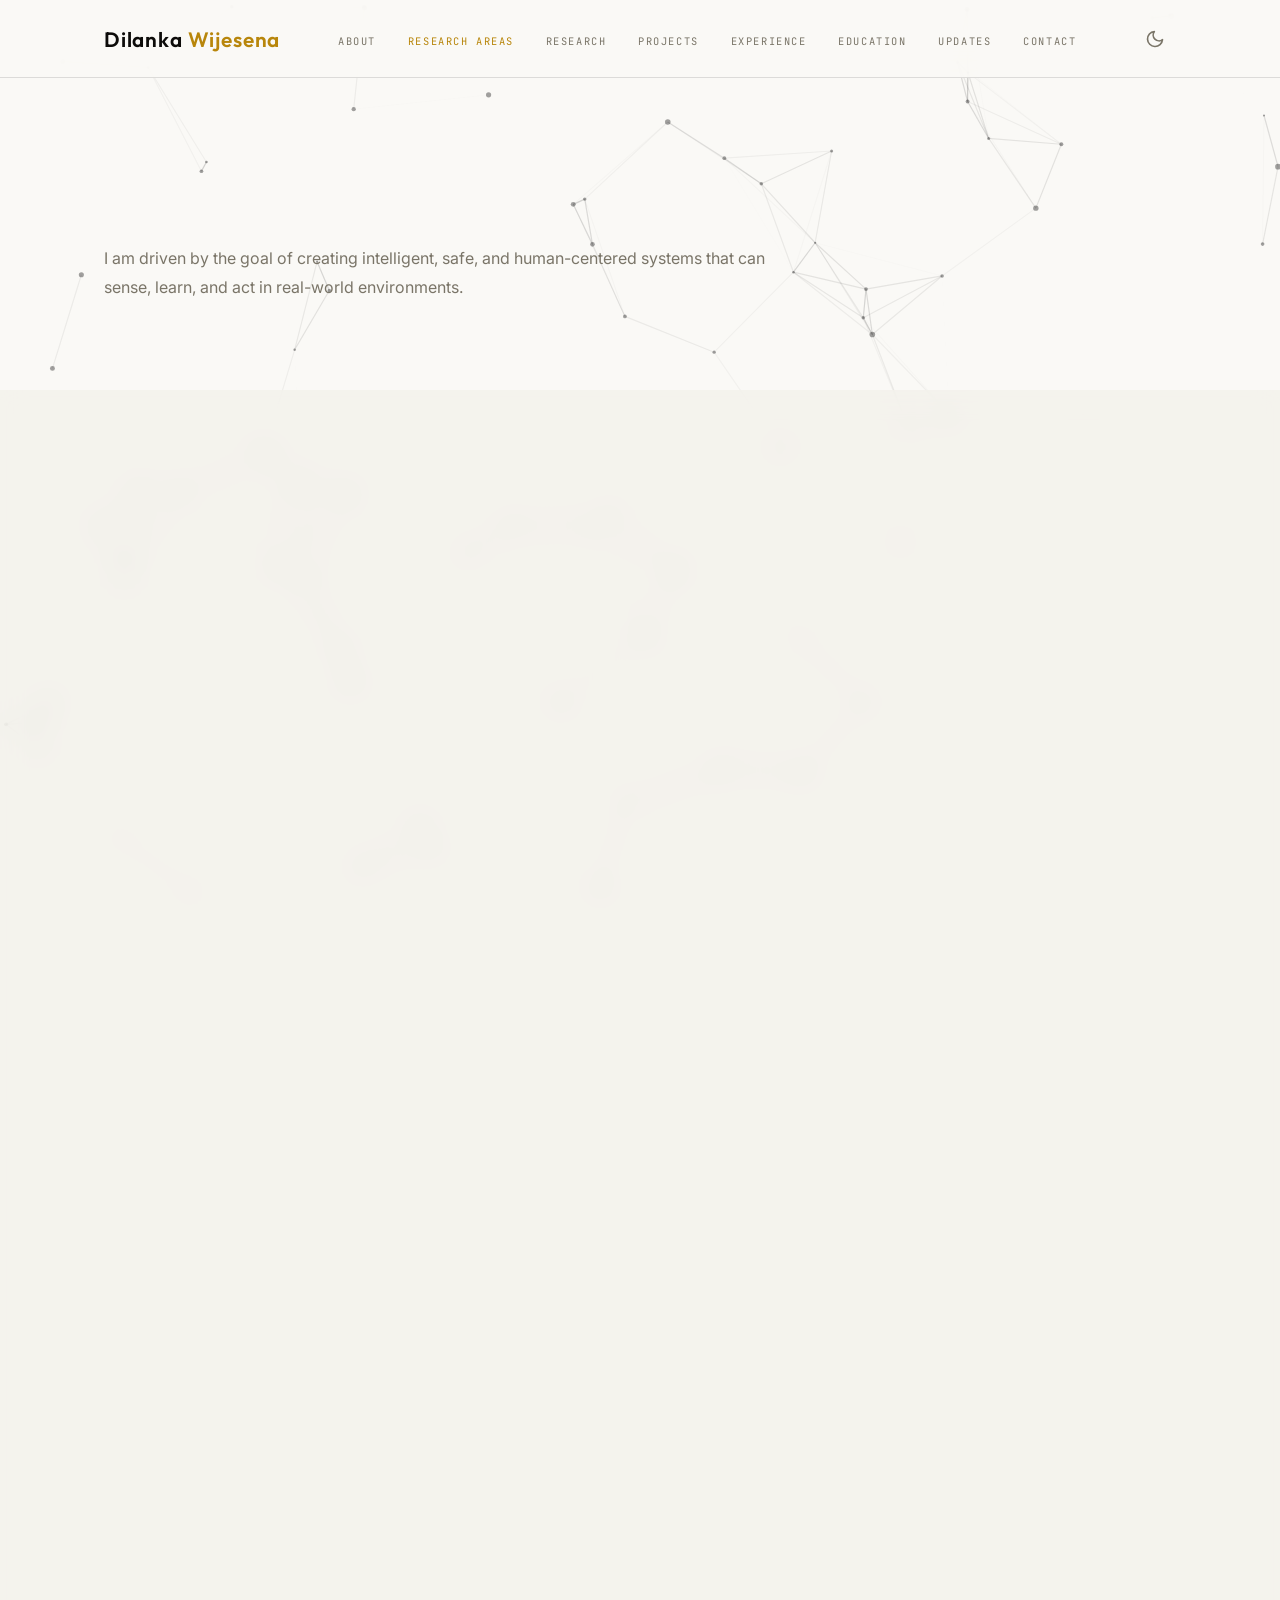
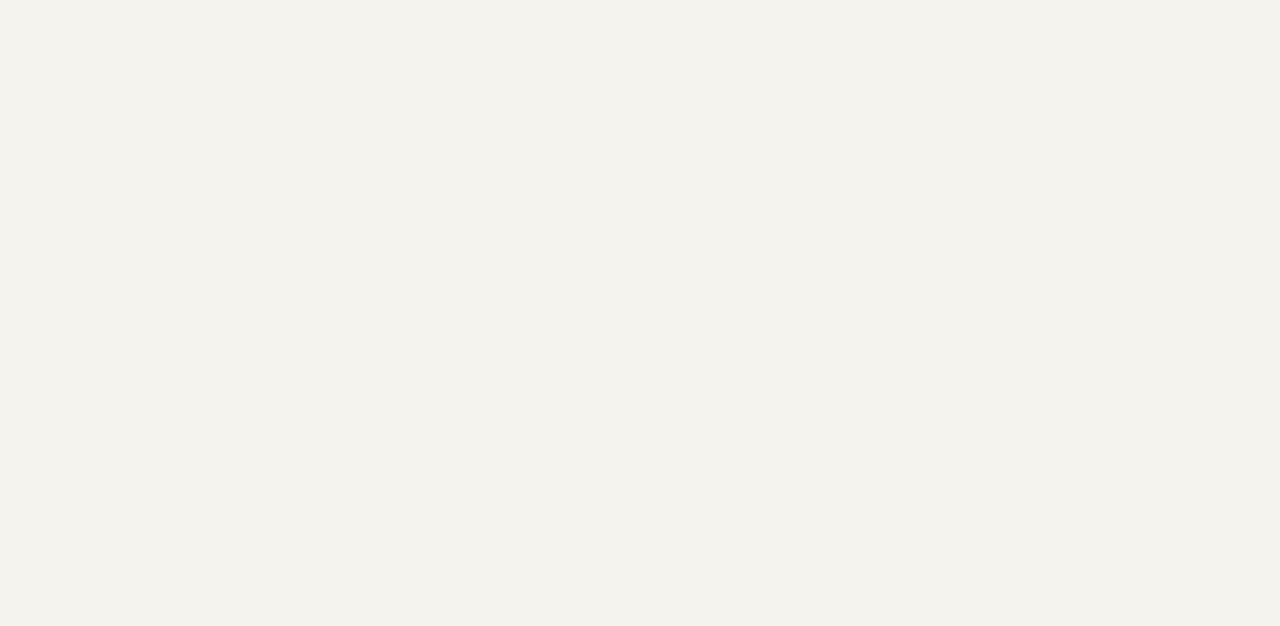
==== research-areas.html @ c84b7928 "Update navigation to link to new research areas page and remove old section" ====
<!DOCTYPE html>
<html lang="en">
<head>
  <meta charset="UTF-8">
  <meta name="viewport" content="width=device-width, initial-scale=1.0">
  <title>Research Areas | Dilanka Wijesena</title>
  <link rel="preconnect" href="https://fonts.googleapis.com">
  <link rel="preconnect" href="https://fonts.gstatic.com" crossorigin>
  <link href="https://fonts.googleapis.com/css2?family=Inter:wght@300;400;500;600&family=JetBrains+Mono:wght@400;700&family=Outfit:wght@300;400;600;700&display=swap" rel="stylesheet">
  <link href="styles.css" rel="stylesheet">
</head>
<body>
  <canvas id="bg-canvas"></canvas>

  <nav>
    <div class="container nav-inner">
      <a href="index.html" class="nav-logo">Dilanka <span>Wijesena</span></a>
      <ul class="nav-links">
        <li><a href="index.html#about">About</a></li>
        <li><a href="research-areas.html" style="color: var(--gold);">Research Areas</a></li>
        <li><a href="index.html#publications">Research</a></li>
        <li><a href="index.html#projects">Projects</a></li>
        <li><a href="index.html#experience">Experience</a></li>
        <li><a href="index.html#education">Education</a></li>
        <li><a href="updates.html">Updates</a></li>
        <li><a href="index.html#contact">Contact</a></li>
      </ul>
      <button id="theme-toggle" class="theme-btn" aria-label="Toggle Dark Mode">
        <svg class="sun-icon" width="20" height="20" viewBox="0 0 24 24" fill="none" stroke="currentColor" stroke-width="2" stroke-linecap="round" stroke-linejoin="round">
          <circle cx="12" cy="12" r="5"></circle>
          <line x1="12" y1="1" x2="12" y2="3"></line>
          <line x1="12" y1="21" x2="12" y2="23"></line>
          <line x1="4.22" y1="4.22" x2="5.64" y2="5.64"></line>
          <line x1="18.36" y1="18.36" x2="19.78" y2="19.78"></line>
          <line x1="1" y1="12" x2="3" y2="12"></line>
          <line x1="21" y1="12" x2="23" y2="12"></line>
          <line x1="4.22" y1="19.78" x2="5.64" y2="18.36"></line>
          <line x1="18.36" y1="5.64" x2="19.78" y2="4.22"></line>
        </svg>
        <svg class="moon-icon" width="20" height="20" viewBox="0 0 24 24" fill="none" stroke="currentColor" stroke-width="2" stroke-linecap="round" stroke-linejoin="round">
          <path d="M21 12.79A9 9 0 1 1 11.21 3 7 7 0 0 0 21 12.79z"></path>
        </svg>
      </button>
    </div>
  </nav>

  <section class="page-hero" style="padding-top: 8rem;">
    <div class="container">
      <div class="s-label reveal">Research Focus</div>
      <h1 class="s-title reveal">My <em>Research Areas</em></h1>
      <p class="hero-desc reveal" style="margin-bottom: 0; max-width: 700px;">
        I am driven by the goal of creating intelligent, safe, and human-centered systems that can sense, learn, and act in real-world environments.
      </p>
    </div>
  </section>

  <section>
    <div class="container">
      <div class="research-hero reveal">
        <div class="research-hero-copy">
          <p class="research-hero-text">
            My research connects AI, robotics, embedded systems, automation, and smart technologies to solve practical problems across industry, healthcare, and agriculture.
          </p>
          <div class="research-hero-badges">
            <span>AI &amp; ML</span>
            <span>Autonomous Systems</span>
            <span>Smart Technologies</span>
          </div>
        </div>
        <div class="research-hero-visual">
          <img src="assets/proj5.png" alt="Research concept illustration">
        </div>
      </div>

      <div class="research-grid">
        <article class="research-card reveal" style="--card-image: url('assets/proj1.png'); --accent: rgba(26,58,92,0.9);">
          <div class="research-card-content">
            <span class="research-icon">🤖</span>
            <h3>Artificial Intelligence (AI)</h3>
            <p>Designing intelligent systems that reason, adapt, and support real-world decision-making.</p>
          </div>
        </article>

        <article class="research-card reveal reveal-delay-1" style="--card-image: url('assets/proj2.png'); --accent: rgba(184,134,11,0.9);">
          <div class="research-card-content">
            <span class="research-icon">📈</span>
            <h3>Machine Learning (ML)</h3>
            <p>Applying predictive and adaptive models for analytics, automation, and intelligent control.</p>
          </div>
        </article>

        <article class="research-card reveal reveal-delay-2" style="--card-image: url('assets/proj3.png'); --accent: rgba(48,96,81,0.9);">
          <div class="research-card-content">
            <span class="research-icon">🦾</span>
            <h3>Robotics &amp; Autonomous Systems</h3>
            <p>Building autonomous platforms for sensing, navigation, and intelligent interaction.</p>
          </div>
        </article>

        <article class="research-card reveal" style="--card-image: url('assets/proj4.png'); --accent: rgba(102,36,131,0.9);">
          <div class="research-card-content">
            <span class="research-icon">⚙️</span>
            <h3>Embedded Systems</h3>
            <p>Developing efficient hardware-software solutions for embedded intelligence and control.</p>
          </div>
        </article>

        <article class="research-card reveal reveal-delay-1" style="--card-image: url('assets/proj6.png'); --accent: rgba(17,95,112,0.9);">
          <div class="research-card-content">
            <span class="research-icon">🌐</span>
            <h3>Internet of Things (IoT)</h3>
            <p>Connecting devices and sensors to enable smart monitoring and analytics across applications.</p>
          </div>
        </article>

        <article class="research-card reveal reveal-delay-2" style="--card-image: url('assets/proj7.png'); --accent: rgba(135,44,44,0.9);">
          <div class="research-card-content">
            <span class="research-icon">🔧</span>
            <h3>Mechatronics</h3>
            <p>Integrating mechanics, electronics, and intelligent control for advanced systems.</p>
          </div>
        </article>

        <article class="research-card reveal" style="--card-image: url('assets/proj1.png'); --accent: rgba(47,79,79,0.9);">
          <div class="research-card-content">
            <span class="research-icon">🏭</span>
            <h3>Industrial Automation</h3>
            <p>Improving efficiency, precision, and reliability through smart industrial systems.</p>
          </div>
        </article>

        <article class="research-card reveal reveal-delay-1" style="--card-image: url('assets/proj2.png'); --accent: rgba(126,95,17,0.9);">
          <div class="research-card-content">
            <span class="research-icon">🌾</span>
            <h3>Smart Agriculture</h3>
            <p>Leveraging sensing and automation to support precision farming and resource efficiency.</p>
          </div>
        </article>

        <article class="research-card reveal reveal-delay-2" style="--card-image: url('assets/proj3.png'); --accent: rgba(23,98,94,0.9);">
          <div class="research-card-content">
            <span class="research-icon">👁️</span>
            <h3>Computer Vision</h3>
            <p>Developing visual perception systems for scene understanding, tracking, and analysis.</p>
          </div>
        </article>

        <article class="research-card reveal" style="--card-image: url('assets/proj4.png'); --accent: rgba(124,65,20,0.9);">
          <div class="research-card-content">
            <span class="research-icon">📱</span>
            <h3>Edge AI &amp; TinyML</h3>
            <p>Deploying efficient AI models on low-power devices for edge intelligence.</p>
          </div>
        </article>

        <article class="research-card reveal reveal-delay-1" style="--card-image: url('assets/proj6.png'); --accent: rgba(42,84,156,0.9);">
          <div class="research-card-content">
            <span class="research-icon">🩺</span>
            <h3>Smart Healthcare Technologies</h3>
            <p>Creating connected solutions for monitoring, diagnostics, and patient-centered care.</p>
          </div>
        </article>

        <article class="research-card reveal reveal-delay-2" style="--card-image: url('assets/proj7.png'); --accent: rgba(16,109,63,0.9);">
          <div class="research-card-content">
            <span class="research-icon">🎛️</span>
            <h3>Intelligent Control Systems</h3>
            <p>Designing adaptive control strategies that improve stability, safety, and performance.</p>
          </div>
        </article>
      </div>

      <div class="research-qr reveal">
        <div class="research-qr-card">
          <img src="assets/qr.png" alt="QR code for contact or portfolio">
          <div>
            <h3>Connect with me</h3>
            <p>Scan to explore more about my research, projects, and updates.</p>
          </div>
        </div>
      </div>
    </div>
  </section>

  <script src="particles.js"></script>
</body>
</html>
---- styles.css ----
:root {
  --ink: #0d0c0a;
  --paper: #faf9f6;
  --paper2: rgba(242, 240, 234, 0.75);
  --paper3: rgba(232, 228, 218, 0.75);
  --gold: #b8860b;
  --gold-light: #d4a017;
  --gold-pale: #f5e6b8;
  --blue: #1a3a5c;
  --blue-mid: #2c5f8a;
  --blue-pale: #ddeaf5;
  --muted: #7a7568;
  --border: rgba(13,12,10,0.12);
  --border-strong: rgba(13,12,10,0.25);
  
  --nav-bg: rgba(250,249,246,0.92);
  --inverted-bg: #0d0c0a;
  --inverted-text: #faf9f6;
  --inverted-text-muted: rgba(250,249,246,0.6);
  --inverted-text-muted-2: rgba(250,249,246,0.5);
  --inverted-border: rgba(250,249,246,0.1);
  --inverted-bg-soft: rgba(250,249,246,0.08);
}

[data-theme="dark"] {
  --ink: #faf9f6;
  --paper: #0a0a0a;
  --paper2: rgba(20, 20, 20, 0.75);
  --paper3: rgba(31, 31, 31, 0.75);
  --gold: #d4a017;
  --gold-light: #f5e6b8;
  --gold-pale: #3d2b00;
  --blue: #4a90e2;
  --blue-mid: #6ab0eb;
  --blue-pale: #0c1b29;
  --muted: #a0a0a0;
  --border: rgba(250,249,246,0.12);
  --border-strong: rgba(250,249,246,0.25);
  
  --nav-bg: rgba(10,10,10,0.92);
  --inverted-bg: #141414;
  --inverted-text: #faf9f6;
  --inverted-text-muted: rgba(250,249,246,0.6);
  --inverted-text-muted-2: rgba(250,249,246,0.5);
  --inverted-border: rgba(250,249,246,0.1);
  --inverted-bg-soft: rgba(250,249,246,0.08);
}

* { margin:0; padding:0; box-sizing:border-box; }
html { scroll-behavior:smooth; }

body {
  font-family: 'Inter', sans-serif;
  background: var(--paper);
  color: var(--ink);
  overflow-x: hidden;
  transition: background-color 0.5s ease, color 0.5s ease;
}

#bg-canvas {
  position: fixed;
  top: 0;
  left: 0;
  width: 100vw;
  height: 100vh;
  z-index: 0;
  pointer-events: none;
}

/* ─── NAV ─── */
nav {
  position: fixed; top:0; left:0; right:0; z-index:200;
  background: var(--nav-bg);
  backdrop-filter: blur(16px);
  border-bottom: 1px solid var(--border);
  transition: background-color 0.5s ease, border-color 0.5s ease;
}
.nav-inner {
  display: flex; justify-content: space-between; align-items: center;
  padding-top: 1.1rem; padding-bottom: 1.1rem;
}
.nav-logo {
  font-family: 'Outfit', serif;
  font-size: 1.3rem; font-weight: 600; letter-spacing: 0.04em;
  color: var(--ink);
  text-decoration: none;
}
.nav-logo span { color: var(--gold); }
.nav-links { display:flex; gap:2rem; list-style:none; }
.nav-links a {
  font-family: 'JetBrains Mono', monospace;
  font-size: 0.65rem; letter-spacing:0.15em; text-transform:uppercase;
  color: var(--muted); text-decoration:none; transition:color 0.2s;
}
.nav-links a:hover { color: var(--gold); }

.theme-btn {
  position: relative;
  width: 42px;
  height: 42px;
  background: transparent;
  border: none;
  color: var(--muted);
  cursor: pointer;
  display: flex;
  align-items: center;
  justify-content: center;
  border-radius: 50%;
  transition: transform 0.3s cubic-bezier(0.4, 0, 0.2, 1), background-color 0.3s, color 0.3s;
}
.theme-btn:hover {
  color: var(--gold);
  background: var(--paper2);
  transform: scale(1.08);
}
.theme-btn:active {
  transform: scale(0.92);
}

.theme-btn::after {
  content: '';
  position: absolute;
  inset: 0;
  border-radius: 50%;
  background: var(--gold);
  opacity: 0;
  transform: scale(0);
}
.theme-btn.animating::after {
  animation: theme-ripple 0.4s ease-out;
}
@keyframes theme-ripple {
  0% { opacity: 0.4; transform: scale(0); }
  100% { opacity: 0; transform: scale(2.5); }
}

.theme-btn svg {
  position: absolute;
  transition: all 0.5s cubic-bezier(0.4, 0, 0.2, 1);
  z-index: 2;
}

.sun-icon {
  opacity: 0;
  transform: rotate(-90deg) scale(0.5);
}
.moon-icon {
  opacity: 1;
  transform: rotate(0) scale(1);
}

[data-theme="dark"] .sun-icon {
  opacity: 1;
  transform: rotate(0) scale(1);
  color: var(--gold);
}
[data-theme="dark"] .moon-icon {
  opacity: 0;
  transform: rotate(90deg) scale(0.5);
}

/* ─── HERO ─── */
.hero {
  min-height: 100vh;
  display: grid;
  grid-template-columns: 1.1fr 0.9fr;
  position: relative;
  overflow: hidden;
  padding-top: 4rem;
}

/* decorative column lines */
.hero::before {
  content:'';
  position:absolute; inset:0;
  background-image:
    repeating-linear-gradient(90deg, var(--border) 0, var(--border) 1px, transparent 1px, transparent calc(100%/12));
  opacity:0.5;
  pointer-events:none;
}

.hero-left {
  padding: 7rem 3rem 4rem 3rem;
  display:flex; flex-direction:column; justify-content:center;
  position:relative; z-index:2;
  border-right: 1px solid var(--border-strong);
}

.hero-eyebrow {
  display:inline-flex; align-items:center; gap:0.6rem;
  font-family:'JetBrains Mono',monospace;
  font-size:0.62rem; letter-spacing:0.2em; text-transform:uppercase;
  color: var(--gold);
  margin-bottom:1.6rem;
  opacity:0; animation: rise 0.7s 0.1s ease forwards;
}
.hero-eyebrow-line { width:32px; height:1px; background:var(--gold); }

.hero-name {
  font-family:'Outfit', serif;
  font-size: clamp(3.8rem, 6vw, 6.5rem);
  font-weight: 300;
  line-height: 0.95;
  letter-spacing: -0.02em;
  margin-bottom:1.5rem;
  opacity:0; animation: rise 0.7s 0.2s ease forwards;
}
.hero-name strong {
  font-weight: 700;
  display: block;
  color: var(--blue);
}
.hero-name em {
  font-style: italic;
  color: var(--gold);
  display: block;
}

.hero-tagline {
  font-family:'JetBrains Mono',monospace;
  font-size:0.72rem; color:var(--muted);
  letter-spacing:0.08em;
  line-height:1.9;
  margin-bottom:2.2rem;
  opacity:0; animation: rise 0.7s 0.3s ease forwards;
}
.hero-tagline span { color:var(--ink); font-weight:700; }

.hero-desc {
  font-size:1rem; line-height:1.8; color:var(--muted);
  max-width:460px; margin-bottom:2.8rem;
  opacity:0; animation: rise 0.7s 0.4s ease forwards;
}

.hero-actions {
  display:flex; gap:1rem; flex-wrap:wrap;
  opacity:0; animation: rise 0.7s 0.5s ease forwards;
}
.btn-ink {
  display:inline-flex; align-items:center; gap:0.5rem;
  padding:0.75rem 1.8rem;
  background:var(--ink); color:var(--paper);
  font-family:'JetBrains Mono',monospace;
  font-size:0.65rem; letter-spacing:0.12em; text-transform:uppercase;
  text-decoration:none; border-radius:2px;
  transition:all 0.2s;
}
.btn-ink:hover { background:var(--blue); transform:translateY(-2px); box-shadow:0 6px 20px rgba(26,58,92,0.3); }
.btn-outline {
  display:inline-flex; align-items:center; gap:0.5rem;
  padding:0.75rem 1.8rem;
  border:1.5px solid var(--border-strong); color:var(--ink);
  font-family:'JetBrains Mono',monospace;
  font-size:0.65rem; letter-spacing:0.12em; text-transform:uppercase;
  text-decoration:none; border-radius:2px;
  transition:all 0.2s;
}
.btn-outline:hover { border-color:var(--gold); color:var(--gold); transform:translateY(-2px); }

.hero-socials {
  display:flex; gap:0.6rem; margin-top:2.2rem;
  opacity:0; animation: rise 0.7s 0.6s ease forwards;
}
.social-pill {
  display:inline-flex; align-items:center; gap:0.4rem;
  padding:0.35rem 0.85rem;
  font-family:'JetBrains Mono',monospace;
  font-size:0.58rem; letter-spacing:0.1em; text-transform:uppercase;
  color:var(--muted); text-decoration:none;
  border:1px solid var(--border); border-radius:20px;
  transition:all 0.2s;
}
.social-pill:hover { color:var(--gold); border-color:var(--gold); background:var(--gold-pale); }

/* ─── HERO RIGHT (PHOTOS + STATS) ─── */
.hero-right {
  position: relative;
  z-index: 2;
  display: flex;
  align-items: center;
  justify-content: center;
  padding: 4rem 2rem;
  overflow: hidden;
}

.hero-photo-stack {
  position: relative;
  width: 100%;
  max-width: 380px;
  aspect-ratio: 3 / 4;
  opacity: 0; 
  animation: rise 0.9s 0.3s ease forwards;
}

/* Background glowing effect */
.hero-photo-stack::before {
  content: '';
  position: absolute;
  inset: -15px;
  background: linear-gradient(135deg, var(--gold), var(--blue));
  border-radius: 12px;
  filter: blur(35px);
  opacity: 0.3;
  transition: opacity 0.5s ease;
  z-index: 0;
}
.hero-photo-stack:hover::before {
  opacity: 0.5;
}

.photo-main {
  position: absolute;
  inset: 0;
  border-radius: 12px;
  overflow: hidden;
  box-shadow: 0 20px 50px rgba(0, 0, 0, 0.3);
  z-index: 1;
  transition: transform 0.5s cubic-bezier(0.4, 0, 0.2, 1);
  border: 1px solid var(--border-strong);
}

.photo-main:hover {
  transform: translateY(-8px) scale(1.02);
}

.photo-main img {
  width: 100%;
  height: 100%;
  object-fit: cover;
  object-position: top center;
  display: block;
  /* Cinematic filter: slightly desaturated until hovered */
  filter: grayscale(40%) contrast(1.1) brightness(0.9) saturate(1.2);
  transition: filter 0.5s ease, transform 0.5s ease;
}

.photo-main:hover img {
  filter: grayscale(0%) contrast(1.1) brightness(0.9) saturate(1.1);
  transform: scale(1.04);
}

/* Subtle overlay on photo for depth */
.photo-main::after {
  content: '';
  position: absolute;
  inset: 0;
  background: linear-gradient(to top, rgba(13, 12, 10, 0.6) 0%, transparent 40%);
  pointer-events: none;
}

.grad-photo {
  position:absolute;
  bottom:140px; right:20px;
  width:130px; height:155px;
  border:3px solid var(--paper);
  overflow:hidden;
  box-shadow:0 12px 36px rgba(13,12,10,0.25);
  opacity:0; animation: rise 1s 0.6s ease forwards;
}
.grad-photo img {
  width:100%; height:100%;
  object-fit:cover; object-position:top center;
}

.medal-badge {
  position:absolute;
  top:5.5rem; right:16px;
  background:var(--gold);
  color:var(--paper);
  padding:0.7rem 0.9rem;
  font-family:'Outfit',serif;
  font-size:0.8rem; font-weight:700;
  text-align:center; line-height:1.3;
  border-radius:2px;
  box-shadow:0 8px 24px rgba(184,134,11,0.35);
  opacity:0; animation: rise 1s 0.8s ease forwards;
}
.medal-badge svg { display:block; margin:0 auto 4px; }

/* stats ribbon */
.hero-stats {
  display:grid; grid-template-columns:repeat(3,1fr);
  border-top:1px solid var(--border-strong);
  background:var(--paper2);
}
.stat-cell {
  padding:1.4rem 1.2rem;
  border-right:1px solid var(--border);
  text-align:center;
}
.stat-cell:last-child { border-right:none; }
.stat-big {
  font-family:'Outfit',serif;
  font-size:2.4rem; font-weight:700;
  color:var(--blue); line-height:1;
  display:block;
}
.stat-tiny {
  font-family:'JetBrains Mono',monospace;
  font-size:0.55rem; letter-spacing:0.15em; text-transform:uppercase;
  color:var(--muted); margin-top:0.35rem; display:block;
}

/* ─── SECTION COMMONS ─── */
.container { max-width:1200px; margin:0 auto; padding-left: 4rem; padding-right: 4rem; }

.s-label {
  font-family:'JetBrains Mono',monospace;
  font-size:0.6rem; letter-spacing:0.25em; text-transform:uppercase;
  color:var(--gold); display:flex; align-items:center; gap:0.7rem;
  margin-bottom:0.8rem;
}
.s-label::after { content:''; flex:1; height:1px; background:var(--border); max-width:60px; }

.s-title {
  font-family:'Outfit',serif;
  font-size:clamp(2rem, 3vw, 3.2rem);
  font-weight:300; line-height:1.1;
  margin-bottom:3rem;
}
.s-title em { font-style:italic; color:var(--gold); }
.s-title strong { font-weight:700; color:var(--blue); }

section { padding:5.5rem 0; position:relative; z-index:1; }
section:nth-child(even) { background:var(--paper2); backdrop-filter: blur(12px); -webkit-backdrop-filter: blur(12px); }

.divider { width:100%; height:1px; background:var(--border); }

/* ─── ABOUT ─── */
.about-grid {
  display: grid;
  grid-template-columns: 1.3fr 0.7fr;
  gap: 4rem;
  align-items: center;
}
.about-text {
  font-size: 1.05rem;
  line-height: 1.8;
  color: var(--muted);
  margin-bottom: 1.5rem;
  transition: color 0.5s ease;
  text-align: justify;
}
.about-text:last-child {
  margin-bottom: 0;
}
.about-image-wrap {
  width: 100%;
  aspect-ratio: 4 / 5;
  border-radius: 12px;
  overflow: hidden;
  box-shadow: 0 15px 40px rgba(0, 0, 0, 0.15);
  border: 1px solid var(--border-strong);
}
.about-image-wrap img {
  width: 100%;
  height: 100%;
  object-fit: cover;
  display: block;
  filter: grayscale(15%) contrast(1.05) brightness(0.95);
  transition: filter 0.4s ease;
}
.about-image-wrap:hover img {
  filter: grayscale(0%) contrast(1.1) brightness(0.95);
}

/* ─── RESEARCH AREAS ─── */
.research-hero {
  display: grid;
  grid-template-columns: 1.1fr 0.9fr;
  gap: 2rem;
  align-items: center;
  background: linear-gradient(135deg, rgba(26,58,92,0.08), rgba(184,134,11,0.12));
  border: 1px solid var(--border);
  border-radius: 20px;
  padding: 2rem;
  margin-bottom: 2rem;
  box-shadow: 0 18px 45px rgba(13,12,10,0.08);
}
.research-hero-copy {
  display: flex;
  flex-direction: column;
  gap: 1.2rem;
}
.research-hero-text {
  font-size: 1rem;
  line-height: 1.8;
  color: var(--muted);
  max-width: 640px;
}
.research-hero-badges {
  display: flex;
  flex-wrap: wrap;
  gap: 0.7rem;
}
.research-hero-badges span {
  display: inline-flex;
  align-items: center;
  gap: 0.35rem;
  padding: 0.45rem 0.8rem;
  border-radius: 999px;
  background: var(--paper);
  border: 1px solid var(--border);
  font-family: 'JetBrains Mono', monospace;
  font-size: 0.58rem;
  letter-spacing: 0.12em;
  text-transform: uppercase;
  color: var(--blue-mid);
}
.research-hero-visual {
  border-radius: 16px;
  overflow: hidden;
  border: 1px solid var(--border);
  box-shadow: 0 14px 32px rgba(13,12,10,0.15);
}
.research-hero-visual img {
  display: block;
  width: 100%;
  height: 100%;
  min-height: 260px;
  object-fit: cover;
}
.research-grid {
  display: grid;
  grid-template-columns: repeat(3, minmax(0, 1fr));
  gap: 1.2rem;
}
.research-card {
  position: relative;
  min-height: 220px;
  border-radius: 16px;
  overflow: hidden;
  border: 1px solid var(--border);
  background: linear-gradient(135deg, rgba(13,12,10,0.82), rgba(13,12,10,0.45)), var(--card-image);
  background-size: cover;
  background-position: center;
  box-shadow: 0 14px 30px rgba(13,12,10,0.12);
}
.research-card::before {
  content: '';
  position: absolute;
  inset: 0;
  background: linear-gradient(180deg, transparent 0%, var(--accent) 100%);
  opacity: 0.82;
}
.research-card-content {
  position: relative;
  z-index: 1;
  height: 100%;
  display: flex;
  flex-direction: column;
  justify-content: flex-end;
  padding: 1.2rem;
  color: #fff;
}
.research-icon {
  display: inline-flex;
  align-items: center;
  justify-content: center;
  width: 42px;
  height: 42px;
  margin-bottom: 0.8rem;
  border-radius: 50%;
  background: rgba(255,255,255,0.16);
  backdrop-filter: blur(8px);
  font-size: 1.1rem;
}
.research-card h3 {
  font-family: 'Outfit', serif;
  font-size: 1rem;
  font-weight: 600;
  margin-bottom: 0.45rem;
}
.research-card p {
  font-size: 0.8rem;
  line-height: 1.6;
  color: rgba(255,255,255,0.9);
}

.research-qr {
  margin-top: 2rem;
  display: flex;
  justify-content: center;
}
.research-qr-card {
  display: flex;
  align-items: center;
  gap: 1.2rem;
  padding: 1rem 1.2rem;
  border: 1px solid var(--border);
  border-radius: 16px;
  background: var(--paper);
  box-shadow: 0 12px 28px rgba(13,12,10,0.08);
}
.research-qr-card img {
  width: 120px;
  height: 120px;
  object-fit: contain;
  border-radius: 10px;
  background: #fff;
  padding: 0.4rem;
}
.research-qr-card h3 {
  font-family: 'Outfit', serif;
  font-size: 1.05rem;
  margin-bottom: 0.35rem;
  color: var(--ink);
}
.research-qr-card p {
  font-size: 0.85rem;
  color: var(--muted);
  line-height: 1.6;
}

/* ─── AWARD BANNER ─── */
.award-banner {
  background: var(--inverted-bg);
  color: var(--inverted-text);
  padding: 1.8rem 3rem;
  display: flex;
  align-items: center;
  gap: 2rem;
  overflow: hidden;
  position: relative;
  transition: background-color 0.5s ease, color 0.5s ease;
}
.award-banner::before {
  content:'';
  position:absolute; left:0; top:0; bottom:0;
  width:4px;
  background: var(--gold);
}
.award-icon {
  font-size:2.5rem; flex-shrink:0;
}
.award-text { flex:1; }
.award-text strong {
  font-family:'Outfit',serif;
  font-size:1.35rem; font-weight:600; display:block;
  color:var(--gold-light);
}
.award-text span {
  font-family:'JetBrains Mono',monospace;
  font-size:0.9rem;
  line-height:1.65;
  max-width:770px;
  color:var(--inverted-text-muted);
  margin-top:0.4rem;
  display:block;
}
.award-gpa {
  font-family:'Outfit',serif;
  font-size:2.8rem; font-weight:700;
  color:var(--gold);
  text-align:center; flex-shrink:0;
  line-height:1;
}
.award-gpa small {
  display:block;
  font-family:'JetBrains Mono',monospace;
  font-size:0.55rem; letter-spacing:0.12em;
  text-transform:uppercase; color:var(--inverted-text-muted-2);
  margin-top:0.2rem;
}

/* ─── PUBLICATIONS ─── */
.pub-list { display:grid; gap:0; }
.pub-item {
  display:grid;
  grid-template-columns:70px 1fr auto;
  gap:1.5rem;
  padding:2rem 0;
  border-bottom:1px solid var(--border);
  align-items:start;
  transition:background 0.2s;
  position:relative;
}
.pub-item:first-child { border-top:1px solid var(--border); }
.pub-item::before {
  content:'';
  position:absolute; left:-3rem; top:0; bottom:0;
  width:3px; background:var(--gold);
  transform:scaleY(0); transform-origin:top;
  transition:transform 0.3s;
}
.pub-item:hover::before { transform:scaleY(1); }
.pub-item:hover { background:var(--paper2); padding-left:1.5rem; }
.pub-year {
  font-family:'Outfit',serif;
  font-size:1.3rem; font-weight:600; color:var(--gold);
  padding-top:0.1rem;
}
.pub-body {}
.pub-title {
  font-family:'Outfit',serif;
  font-size:1.15rem; font-weight:600;
  line-height:1.35; margin-bottom:0.5rem;
  color:var(--ink);
  text-decoration:none;
  display:block;
  transition:color 0.2s;
}
.pub-title:hover {
  color:var(--gold);
}
.pub-authors {
  font-family:'JetBrains Mono',monospace;
  font-size:0.6rem; color:var(--muted);
  letter-spacing:0.05em; line-height:1.6;
  margin-bottom:0.6rem;
}
.pub-venue-tag {
  display:inline-flex; align-items:center; gap:0.4rem;
  font-family:'JetBrains Mono',monospace;
  font-size:0.58rem; letter-spacing:0.08em;
  padding:0.25rem 0.7rem;
  border-radius:20px;
  background:var(--blue-pale); color:var(--blue-mid);
  border:1px solid rgba(44,95,138,0.25);
}
.pub-badge {
  font-family:'JetBrains Mono',monospace;
  font-size:0.58rem; letter-spacing:0.1em; text-transform:uppercase;
  padding:0.3rem 0.75rem; border-radius:2px;
  white-space:nowrap; align-self:start; margin-top:0.2rem;
}
.badge-ieee { background:var(--blue); color:var(--paper); }
.badge-conf { background:var(--gold); color:var(--paper); }

/* ─── PROJECTS ─── */
.projects-masonry {
  display:grid;
  grid-template-columns:repeat(3,1fr);
  gap:1.5px;
  background:var(--border-strong);
  border:1.5px solid var(--border-strong);
}
.proj-card {
  background:var(--paper);
  padding:2rem 1.8rem;
  transition:all 0.3s ease;
  position:relative;
  overflow:hidden;
}
.proj-card:hover { background:var(--inverted-bg); }
.proj-card:hover .proj-title { color:var(--gold-light); }
.proj-card:hover .proj-desc { color:var(--inverted-text-muted); }
.proj-card:hover .proj-tag { background:var(--inverted-bg-soft); color:var(--inverted-text-muted-2); border-color:var(--inverted-border); }
.proj-card:hover .proj-num { color:var(--inverted-bg-soft); }
.proj-card:hover .proj-status-dot { background:var(--gold); }

.proj-num {
  font-family:'Outfit',serif;
  font-size:4rem; font-weight:700;
  color:var(--border); line-height:1;
  margin-bottom:1rem;
  transition:color 0.25s;
}
.proj-status {
  display:flex; align-items:center; gap:0.5rem;
  margin-bottom:0.8rem;
}
.proj-status-dot {
  width:7px; height:7px; border-radius:50%;
  transition:background 0.25s;
}
.dot-done { background:var(--muted); }
.proj-status-text {
  font-family:'JetBrains Mono',monospace;
  font-size:0.58rem; letter-spacing:0.12em; text-transform:uppercase;
  color:var(--muted);
  transition:color 0.25s;
}
.proj-card:hover .proj-status-text { color:rgba(250,249,246,0.4); }
.proj-title {
  font-family:'Outfit',serif;
  font-size:1.1rem; font-weight:600;
  line-height:1.35; margin-bottom:0.7rem;
  transition:color 0.25s;
}
.proj-img-wrap {
  width: 100%;
  height: 160px;
  margin-bottom: 1.2rem;
  border-radius: 2px;
  overflow: hidden;
  border: 1px solid var(--border);
  background: var(--paper2);
}
.proj-img-wrap img {
  width: 100%;
  height: 100%;
  object-fit: cover;
  transition: transform 0.5s cubic-bezier(0.4, 0, 0.2, 1);
  display: block;
}
.proj-card:hover .proj-img-wrap img {
  transform: scale(1.06);
}
.proj-desc {
  font-size:0.8rem; line-height:1.7;
  color:var(--muted); margin-bottom:1.2rem;
  transition:color 0.25s;
  text-align: justify;
}
.proj-tags { display:flex; flex-wrap:wrap; gap:0.35rem; }
.proj-tag {
  font-family:'JetBrains Mono',monospace;
  font-size:0.55rem; letter-spacing:0.07em;
  padding:0.2rem 0.6rem; border-radius:20px;
  background:var(--paper2); color:var(--muted);
  border:1px solid var(--border);
  transition:all 0.25s;
}

/* ─── EXPERIENCE ─── */
.exp-grid { display:grid; grid-template-columns:1fr 2fr; gap:4rem; }
.exp-sidebar {}
.exp-sidebar-title {
  font-family:'Outfit',serif;
  font-size:1rem; font-weight:600;
  margin-bottom:1.5rem; color:var(--muted);
}
.exp-filter { list-style:none; }
.exp-filter li {
  padding:0.7rem 0;
  border-bottom:1px solid var(--border);
  font-family:'JetBrains Mono',monospace;
  font-size:0.62rem; letter-spacing:0.1em; text-transform:uppercase;
  color:var(--muted); cursor:pointer;
  transition:color 0.2s;
  display:flex; align-items:center; gap:0.6rem;
}
.exp-filter li::before { content:''; width:6px; height:6px; border-radius:50%; background:var(--border-strong); }
.exp-filter li.active { color:var(--blue); }
.exp-filter li.active::before { background:var(--gold); }

.exp-timeline {}
.exp-item {
  padding: 0 0 2.5rem 2.5rem;
  position:relative;
  border-left:1.5px solid var(--border);
}
.exp-item::before {
  content:'';
  position:absolute; left:-5px; top:0;
  width:9px; height:9px; border-radius:50%;
  background:var(--paper2);
  border:2px solid var(--gold);
}
.exp-item:last-child { padding-bottom:0; }
.exp-period {
  font-family:'JetBrains Mono',monospace;
  font-size:0.6rem; letter-spacing:0.12em; text-transform:uppercase;
  color:var(--gold); margin-bottom:0.4rem;
}
.exp-role {
  font-family:'Outfit',serif;
  font-size:1.2rem; font-weight:600;
  margin-bottom:0.2rem;
}
.exp-org {
  font-family:'JetBrains Mono',monospace;
  font-size:0.65rem; letter-spacing:0.08em;
  color:var(--muted); margin-bottom:0.9rem;
}
.exp-bullets { list-style:none; }
.exp-bullets li {
  font-size:0.85rem; line-height:1.7; color:var(--muted);
  padding-left:1rem; position:relative; margin-bottom:0.3rem;
}
.exp-bullets li::before {
  content:'—';
  position:absolute; left:0;
  color:var(--gold-light); font-size:0.75rem;
}

/* ─── SKILLS ─── */
.skills-wrapper {
  display:grid; grid-template-columns:repeat(2,1fr); gap:2.5rem;
}
.skill-block {}
.skill-block-title {
  font-family:'JetBrains Mono',monospace;
  font-size:0.6rem; letter-spacing:0.2em; text-transform:uppercase;
  color:var(--gold);
  padding-bottom:0.7rem; margin-bottom:1rem;
  border-bottom:1px solid var(--border);
}
.skill-cloud { display:flex; flex-wrap:wrap; gap:0.45rem; }
.skill-chip {
  font-family:'Inter',sans-serif;
  font-size:0.78rem;
  padding:0.38rem 0.9rem;
  background:var(--paper);
  border:1px solid var(--border-strong);
  border-radius:2px;
  color:var(--ink);
  transition:all 0.2s; cursor:default;
}
.skill-chip:hover { background:var(--ink); color:var(--gold-pale); border-color:var(--ink); }

/* ─── EDUCATION ─── */
.edu-cards { display:grid; grid-template-columns:repeat(2,1fr); gap:1.5rem; }
.edu-card {
  background:var(--paper);
  border:1.5px solid var(--border);
  padding:2rem;
  border-radius:2px;
  position:relative;
  overflow:hidden;
  transition:border-color 0.2s, box-shadow 0.2s;
}
.edu-card::after {
  content:'';
  position:absolute; bottom:0; left:0; right:0;
  height:3px; background:var(--gold);
  transform:scaleX(0); transform-origin:left;
  transition:transform 0.3s;
}
.edu-card:hover { border-color:var(--gold-light); box-shadow:0 8px 30px rgba(184,134,11,0.1); }
.edu-card:hover::after { transform:scaleX(1); }
.edu-degree {
  font-family:'Outfit',serif;
  font-size:1.1rem; font-weight:600;
  margin-bottom:0.4rem;
}
.edu-uni {
  font-family:'JetBrains Mono',monospace;
  font-size:0.62rem; letter-spacing:0.07em;
  color:var(--blue-mid); margin-bottom:0.9rem;
}
.edu-detail { font-size:0.82rem; color:var(--muted); line-height:1.7; text-align: justify; }
.gpa-pill {
  display:inline-block; margin-top:0.8rem;
  font-family:'JetBrains Mono',monospace;
  font-size:0.6rem; letter-spacing:0.1em;
  padding:0.25rem 0.7rem;
  background:var(--gold-pale);
  color:var(--gold);
  border:1px solid rgba(184,134,11,0.3);
  border-radius:20px;
}

/* ─── CONTACT ─── */
.contact-inner {
  display:grid; grid-template-columns:0.8fr 1fr 1.2fr; gap:3rem; align-items:start;
}
.contact-left .s-title { margin-bottom:1.5rem; }
.contact-email-link {
  font-family:'Outfit',serif;
  font-size:1.5rem; font-weight:300; font-style:italic;
  color:var(--muted); text-decoration:none;
  transition:color 0.2s; display:block; margin-bottom:2rem;
}
.contact-email-link:hover { color:var(--gold); }
.contact-links { display:flex; flex-direction:column; gap:0.8rem; }
.contact-row {
  display:flex; align-items:center; gap:1rem;
  text-decoration:none; color:var(--ink);
  padding:1rem 1.2rem;
  border:1px solid var(--border);
  transition:all 0.2s; border-radius:2px;
}
.contact-row:hover { border-color:var(--gold); background:var(--gold-pale); transform:translateX(4px); }
.contact-row-icon {
  width:36px; height:36px; border-radius:50%;
  background:var(--paper2);
  display:flex; align-items:center; justify-content:center;
  font-size:0.9rem; flex-shrink:0;
}
.contact-row-label {
  font-family:'JetBrains Mono',monospace;
  font-size:0.62rem; letter-spacing:0.1em; text-transform:uppercase;
  color:var(--muted); display:block; margin-bottom:0.15rem;
}
.contact-row-val {
  font-size:0.85rem; color:var(--ink); font-weight:500;
}
.contact-right {
  display:flex; flex-direction:column; gap:0;
  border:1.5px solid var(--border);
}
.contact-info-cell {
  padding:1.4rem 1.6rem;
  border-bottom:1px solid var(--border);
}
.contact-info-cell:last-child { border-bottom:none; }
.cic-label {
  font-family:'JetBrains Mono',monospace;
  font-size:0.58rem; letter-spacing:0.15em; text-transform:uppercase;
  color:var(--muted); margin-bottom:0.4rem;
}
.cic-val {
  font-family:'Outfit',serif;
  font-size:1rem; font-weight:600;
}

/* Contact Form */
.contact-form {
  display: flex;
  flex-direction: column;
  gap: 1rem;
}
.contact-form input,
.contact-form textarea {
  width: 100%;
  padding: 1rem 1.2rem;
  background: var(--paper2);
  border: 1px solid var(--border);
  border-radius: 4px;
  color: var(--ink);
  font-family: 'Inter', sans-serif;
  font-size: 0.9rem;
  transition: border-color 0.3s, background-color 0.5s;
}
.contact-form input::placeholder,
.contact-form textarea::placeholder {
  color: var(--muted);
}
.contact-form input:focus,
.contact-form textarea:focus {
  outline: none;
  border-color: var(--gold);
}
.contact-form textarea {
  resize: vertical;
}

/* Contact Success Message styling */
.contact-success-msg {
  display: none;
  text-align: center;
  padding: 3rem 2rem;
  background: var(--paper);
  border: 1px solid var(--border);
  border-radius: 4px;
  box-shadow: 0 10px 30px rgba(0, 0, 0, 0.05);
  animation: fadeIn 0.5s ease forwards;
}
[data-theme="dark"] .contact-success-msg {
  box-shadow: 0 10px 30px rgba(0, 0, 0, 0.4);
  background: var(--paper2);
}
.contact-success-icon {
  display: inline-flex;
  align-items: center;
  justify-content: center;
  width: 60px;
  height: 60px;
  border-radius: 50%;
  background: rgba(184, 134, 11, 0.1);
  color: var(--gold);
  font-size: 2rem;
  margin-bottom: 1.5rem;
  animation: scaleIn 0.5s cubic-bezier(0.34, 1.56, 0.64, 1) forwards;
}
.contact-success-title {
  font-family: 'Outfit', serif;
  font-size: 1.4rem;
  font-weight: 600;
  color: var(--ink);
  margin-bottom: 0.8rem;
}
.contact-success-desc {
  font-size: 0.88rem;
  line-height: 1.6;
  color: var(--muted);
  margin-bottom: 2rem;
  text-align: center;
}

@keyframes scaleIn {
  from { transform: scale(0); opacity: 0; }
  to { transform: scale(1); opacity: 1; }
}

@keyframes fadeIn {
  from { opacity: 0; transform: translateY(10px); }
  to { opacity: 1; transform: translateY(0); }
}

/* ─── FOOTER ─── */
footer {
  background:var(--inverted-bg); color:var(--inverted-text);
  padding:2rem 3rem;
  display:flex; justify-content:space-between; align-items:center;
  transition: background-color 0.5s ease, color 0.5s ease;
}
footer p {
  font-family:'JetBrains Mono',monospace;
  font-size:0.6rem; letter-spacing:0.1em; color:var(--inverted-text-muted-2);
}
footer .foot-logo {
  font-family:'Outfit',serif;
  font-size:1.2rem; font-weight:600;
  color:var(--gold);
}

/* ─── ANIMATIONS ─── */
@keyframes rise {
  from { opacity:0; transform:translateY(22px); }
  to { opacity:1; transform:translateY(0); }
}
.reveal {
  opacity:0; transform:translateY(28px);
  transition:opacity 0.65s ease, transform 0.65s ease;
}
.reveal.in { opacity:1; transform:translateY(0); }
.reveal-delay-1 { transition-delay:0.1s; }
.reveal-delay-2 { transition-delay:0.2s; }
.reveal-delay-3 { transition-delay:0.3s; }

/* ─── RESPONSIVE ─── */
@media(max-width:1024px){
  .hero { grid-template-columns:1fr; }
  .hero-right { display:none; }
  nav { padding:1rem 1.5rem; }
  .container { padding:0 1.5rem; }
  section { padding:3.5rem 0; }
  .about-grid { grid-template-columns: 1fr; gap: 2.5rem; }
  .projects-masonry { grid-template-columns:1fr 1fr; }
  .exp-grid { grid-template-columns:1fr; }
  .exp-sidebar { display:none; }
  .contact-inner { grid-template-columns:1fr; }
  footer { padding:1.5rem; }
}
@media(max-width:850px){
  .award-banner {
    flex-direction: column;
    align-items: stretch;
    text-align: center;
    padding: 1.5rem;
  }
}
@media(max-width:640px){
  .nav-links { display:none; }
  .projects-masonry { grid-template-columns:1fr; }
  .skills-wrapper { grid-template-columns:1fr; }
  .edu-cards { grid-template-columns:1fr; }
  .hero-left { padding:6rem 1.5rem 3rem; }
  .award-banner { flex-direction:column; text-align:center; padding:1.5rem; }
}
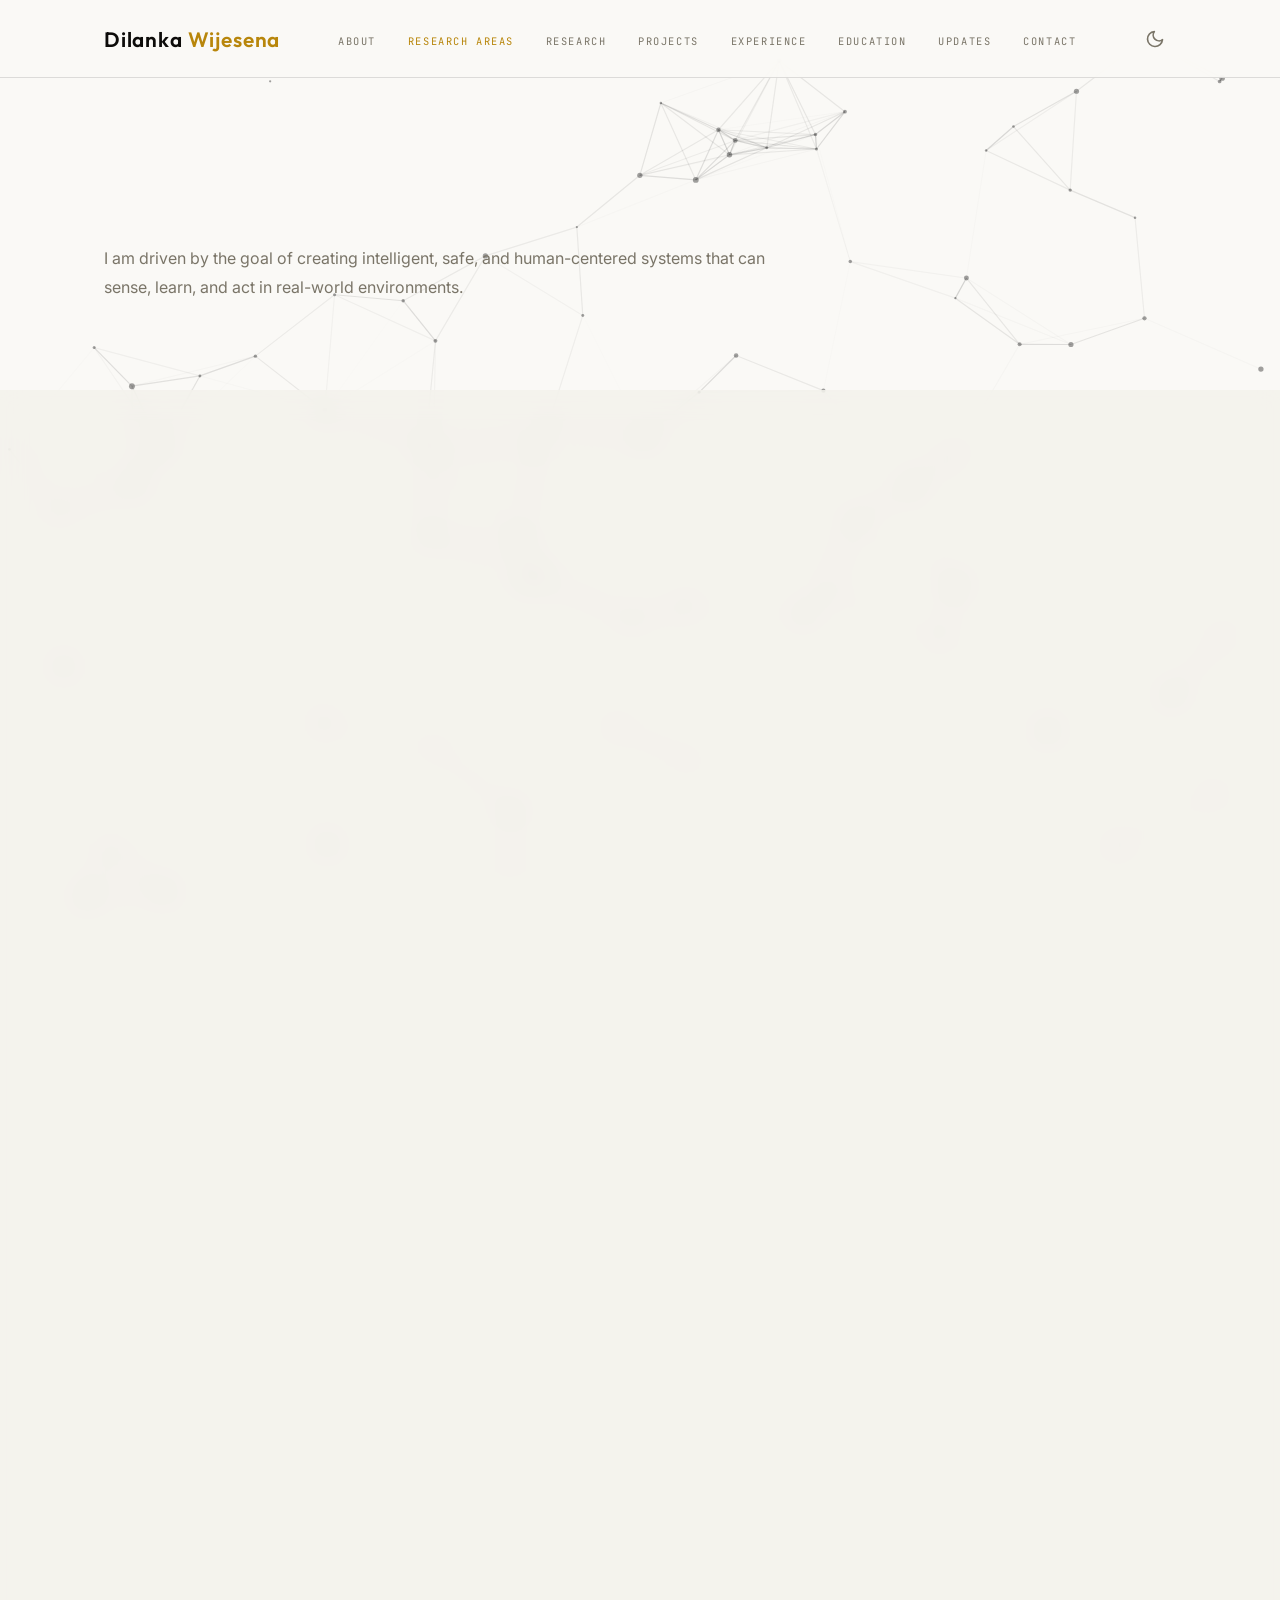
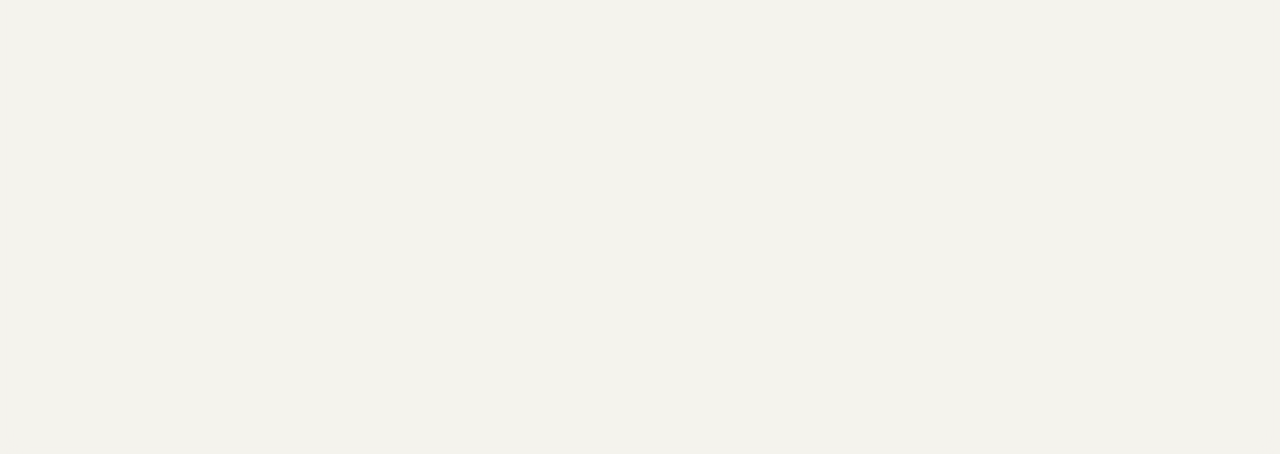
==== commit ff643cf7: "Add research showcase and list of research areas to the research page" ====
--- a/research-areas.html
+++ b/research-areas.html
@@ -72,6 +72,42 @@
         </div>
       </div>
 
+      <div class="research-showcase">
+        <article class="research-showcase-card reveal">
+          <img src="assets/proj3.png" alt="Robotics and autonomous systems">
+          <div>
+            <h3>Autonomous Intelligence</h3>
+            <p>Exploring intelligent machines that can perceive, decide, and act with minimal human intervention.</p>
+          </div>
+        </article>
+
+        <article class="research-showcase-card reveal reveal-delay-1">
+          <img src="assets/proj6.png" alt="Smart healthcare and IoT systems">
+          <div>
+            <h3>Connected Smart Systems</h3>
+            <p>Designing IoT-driven platforms for healthcare, agriculture, and industrial efficiency.</p>
+          </div>
+        </article>
+      </div>
+
+      <div class="research-list-panel reveal">
+        <h3>My Research Areas</h3>
+        <ul>
+          <li>Artificial Intelligence (AI)</li>
+          <li>Machine Learning (ML)</li>
+          <li>Robotics &amp; Autonomous Systems</li>
+          <li>Embedded Systems</li>
+          <li>Internet of Things (IoT)</li>
+          <li>Mechatronics</li>
+          <li>Industrial Automation</li>
+          <li>Smart Agriculture</li>
+          <li>Computer Vision</li>
+          <li>Edge AI &amp; TinyML</li>
+          <li>Smart Healthcare Technologies</li>
+          <li>Intelligent Control Systems</li>
+        </ul>
+      </div>
+
       <div class="research-grid">
         <article class="research-card reveal" style="--card-image: url('assets/proj1.png'); --accent: rgba(26,58,92,0.9);">
           <div class="research-card-content">
@@ -172,10 +208,10 @@
 
       <div class="research-qr reveal">
         <div class="research-qr-card">
-          <img src="assets/qr.png" alt="QR code for contact or portfolio">
+          <img src="assets/qr.png" alt="QR code to scan and connect with Dilanka Wijesena">
           <div>
-            <h3>Connect with me</h3>
-            <p>Scan to explore more about my research, projects, and updates.</p>
+            <h3>Scan to connect</h3>
+            <p>Scan this QR code to explore my research, projects, and updates quickly.</p>
           </div>
         </div>
       </div>
--- a/styles.css
+++ b/styles.css
@@ -520,21 +520,91 @@
   min-height: 260px;
   object-fit: cover;
 }
+.research-showcase {
+  display: grid;
+  grid-template-columns: repeat(2, minmax(0, 1fr));
+  gap: 1.2rem;
+  margin-bottom: 1.3rem;
+}
+.research-showcase-card {
+  display: flex;
+  flex-direction: column;
+  overflow: hidden;
+  border-radius: 18px;
+  border: 1px solid var(--border);
+  background: var(--paper);
+  box-shadow: 0 14px 32px rgba(13,12,10,0.08);
+}
+.research-showcase-card img {
+  width: 100%;
+  height: 220px;
+  object-fit: cover;
+  display: block;
+}
+.research-showcase-card div {
+  padding: 1rem 1.1rem 1.2rem;
+}
+.research-showcase-card h3 {
+  font-family: 'Outfit', serif;
+  font-size: 1.05rem;
+  margin-bottom: 0.35rem;
+  color: var(--ink);
+}
+.research-showcase-card p {
+  font-size: 0.85rem;
+  line-height: 1.65;
+  color: var(--muted);
+}
+.research-list-panel {
+  margin-bottom: 1.3rem;
+  padding: 1.3rem 1.4rem;
+  border-radius: 18px;
+  border: 1px solid var(--border);
+  background: linear-gradient(135deg, rgba(26,58,92,0.06), rgba(184,134,11,0.08));
+  box-shadow: 0 12px 28px rgba(13,12,10,0.06);
+}
+.research-list-panel h3 {
+  font-family: 'Outfit', serif;
+  font-size: 1.2rem;
+  margin-bottom: 0.9rem;
+  color: var(--ink);
+}
+.research-list-panel ul {
+  list-style: none;
+  display: grid;
+  grid-template-columns: repeat(2, minmax(0, 1fr));
+  gap: 0.6rem 1rem;
+  padding: 0;
+}
+.research-list-panel li {
+  padding: 0.55rem 0.7rem;
+  border-radius: 999px;
+  background: var(--paper);
+  border: 1px solid var(--border);
+  color: var(--blue-mid);
+  font-size: 0.84rem;
+  font-weight: 500;
+}
 .research-grid {
   display: grid;
-  grid-template-columns: repeat(3, minmax(0, 1fr));
-  gap: 1.2rem;
+  grid-template-columns: repeat(2, minmax(0, 1fr));
+  gap: 1.3rem;
 }
 .research-card {
   position: relative;
-  min-height: 220px;
-  border-radius: 16px;
+  min-height: 240px;
+  border-radius: 18px;
   overflow: hidden;
   border: 1px solid var(--border);
   background: linear-gradient(135deg, rgba(13,12,10,0.82), rgba(13,12,10,0.45)), var(--card-image);
   background-size: cover;
   background-position: center;
-  box-shadow: 0 14px 30px rgba(13,12,10,0.12);
+  box-shadow: 0 16px 35px rgba(13,12,10,0.12);
+  transition: transform 0.25s ease, box-shadow 0.25s ease;
+}
+.research-card:hover {
+  transform: translateY(-4px);
+  box-shadow: 0 20px 40px rgba(13,12,10,0.16);
 }
 .research-card::before {
   content: '';
@@ -585,20 +655,20 @@
 .research-qr-card {
   display: flex;
   align-items: center;
-  gap: 1.2rem;
-  padding: 1rem 1.2rem;
+  gap: 1.4rem;
+  padding: 1.25rem 1.4rem;
   border: 1px solid var(--border);
-  border-radius: 16px;
+  border-radius: 18px;
   background: var(--paper);
-  box-shadow: 0 12px 28px rgba(13,12,10,0.08);
+  box-shadow: 0 14px 30px rgba(13,12,10,0.08);
 }
 .research-qr-card img {
-  width: 120px;
-  height: 120px;
+  width: 220px;
+  height: 220px;
   object-fit: contain;
-  border-radius: 10px;
+  border-radius: 14px;
   background: #fff;
-  padding: 0.4rem;
+  padding: 0.6rem;
 }
 .research-qr-card h3 {
   font-family: 'Outfit', serif;
@@ -607,9 +677,25 @@
   color: var(--ink);
 }
 .research-qr-card p {
-  font-size: 0.85rem;
+  font-size: 0.9rem;
   color: var(--muted);
-  line-height: 1.6;
+  line-height: 1.7;
+}
+
+@media (max-width: 900px) {
+  .research-showcase,
+  .research-grid {
+    grid-template-columns: 1fr;
+  }
+
+  .research-hero {
+    grid-template-columns: 1fr;
+  }
+
+  .research-qr-card {
+    flex-direction: column;
+    text-align: center;
+  }
 }
 
 /* ─── AWARD BANNER ─── */
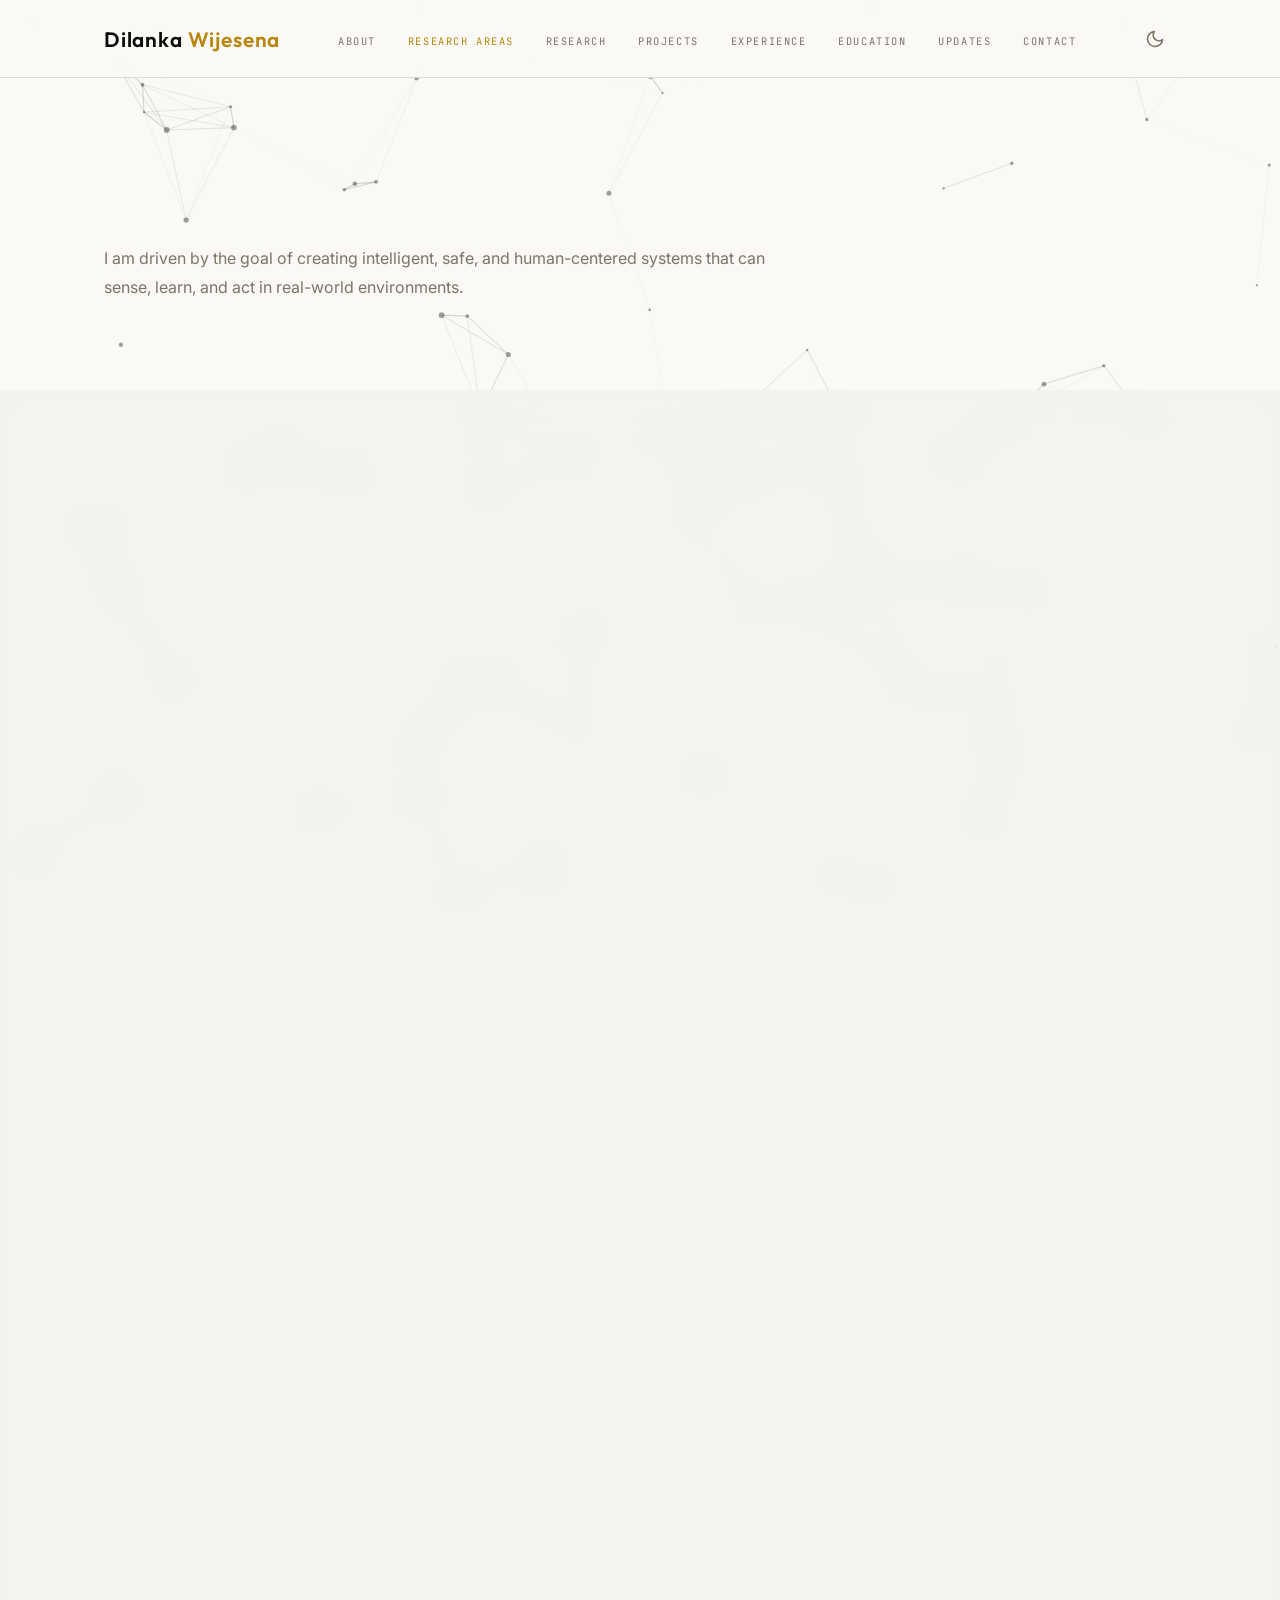
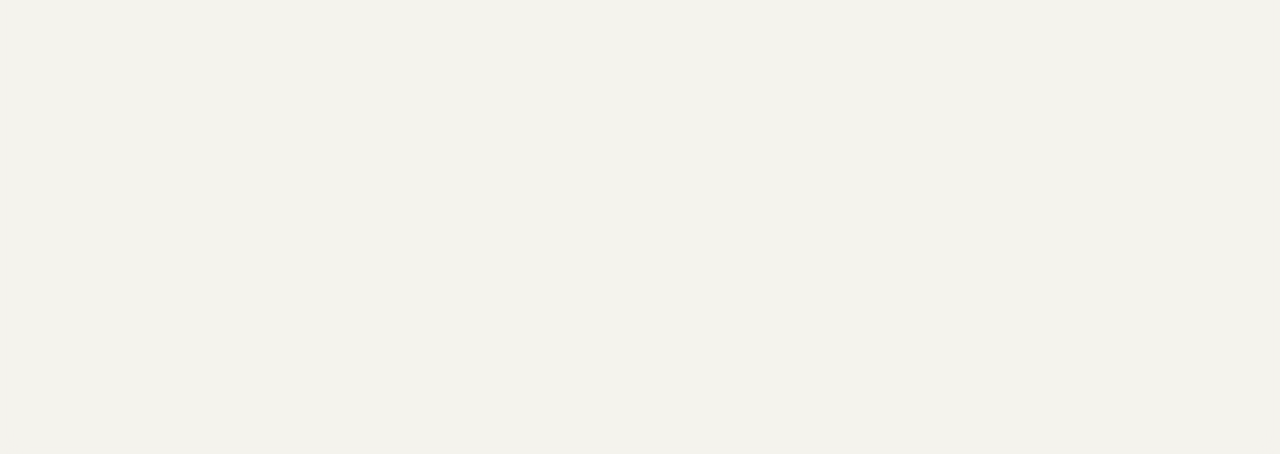
==== commit 240e6bac: "Refine research areas descriptions and update terminology for clarity" ====
--- a/research-areas.html
+++ b/research-areas.html
@@ -59,12 +59,12 @@
       <div class="research-hero reveal">
         <div class="research-hero-copy">
           <p class="research-hero-text">
-            My research connects AI, robotics, embedded systems, automation, and smart technologies to solve practical problems across industry, healthcare, and agriculture.
+            My work focuses on developing intelligent systems that bridge theory and practice through AI, automation, robotics, embedded intelligence, and connected technologies.
           </p>
           <div class="research-hero-badges">
-            <span>AI &amp; ML</span>
-            <span>Autonomous Systems</span>
-            <span>Smart Technologies</span>
+            <span>AI Systems</span>
+            <span>Autonomous Technologies</span>
+            <span>Smart Engineering</span>
           </div>
         </div>
         <div class="research-hero-visual">
@@ -77,7 +77,7 @@
           <img src="assets/proj3.png" alt="Robotics and autonomous systems">
           <div>
             <h3>Autonomous Intelligence</h3>
-            <p>Exploring intelligent machines that can perceive, decide, and act with minimal human intervention.</p>
+            <p>Exploring intelligent machines that can perceive, decide, and act with minimal human intervention in real-world environments.</p>
           </div>
         </article>
 
@@ -85,7 +85,7 @@
           <img src="assets/proj6.png" alt="Smart healthcare and IoT systems">
           <div>
             <h3>Connected Smart Systems</h3>
-            <p>Designing IoT-driven platforms for healthcare, agriculture, and industrial efficiency.</p>
+            <p>Designing IoT-driven platforms for healthcare, agriculture, and industrial efficiency with real-time sensing.</p>
           </div>
         </article>
       </div>
@@ -211,7 +211,7 @@
           <img src="assets/qr.png" alt="QR code to scan and connect with Dilanka Wijesena">
           <div>
             <h3>Scan to connect</h3>
-            <p>Scan this QR code to explore my research, projects, and updates quickly.</p>
+            <p>Scan this QR code to quickly explore my research, projects, and updates.</p>
           </div>
         </div>
       </div>
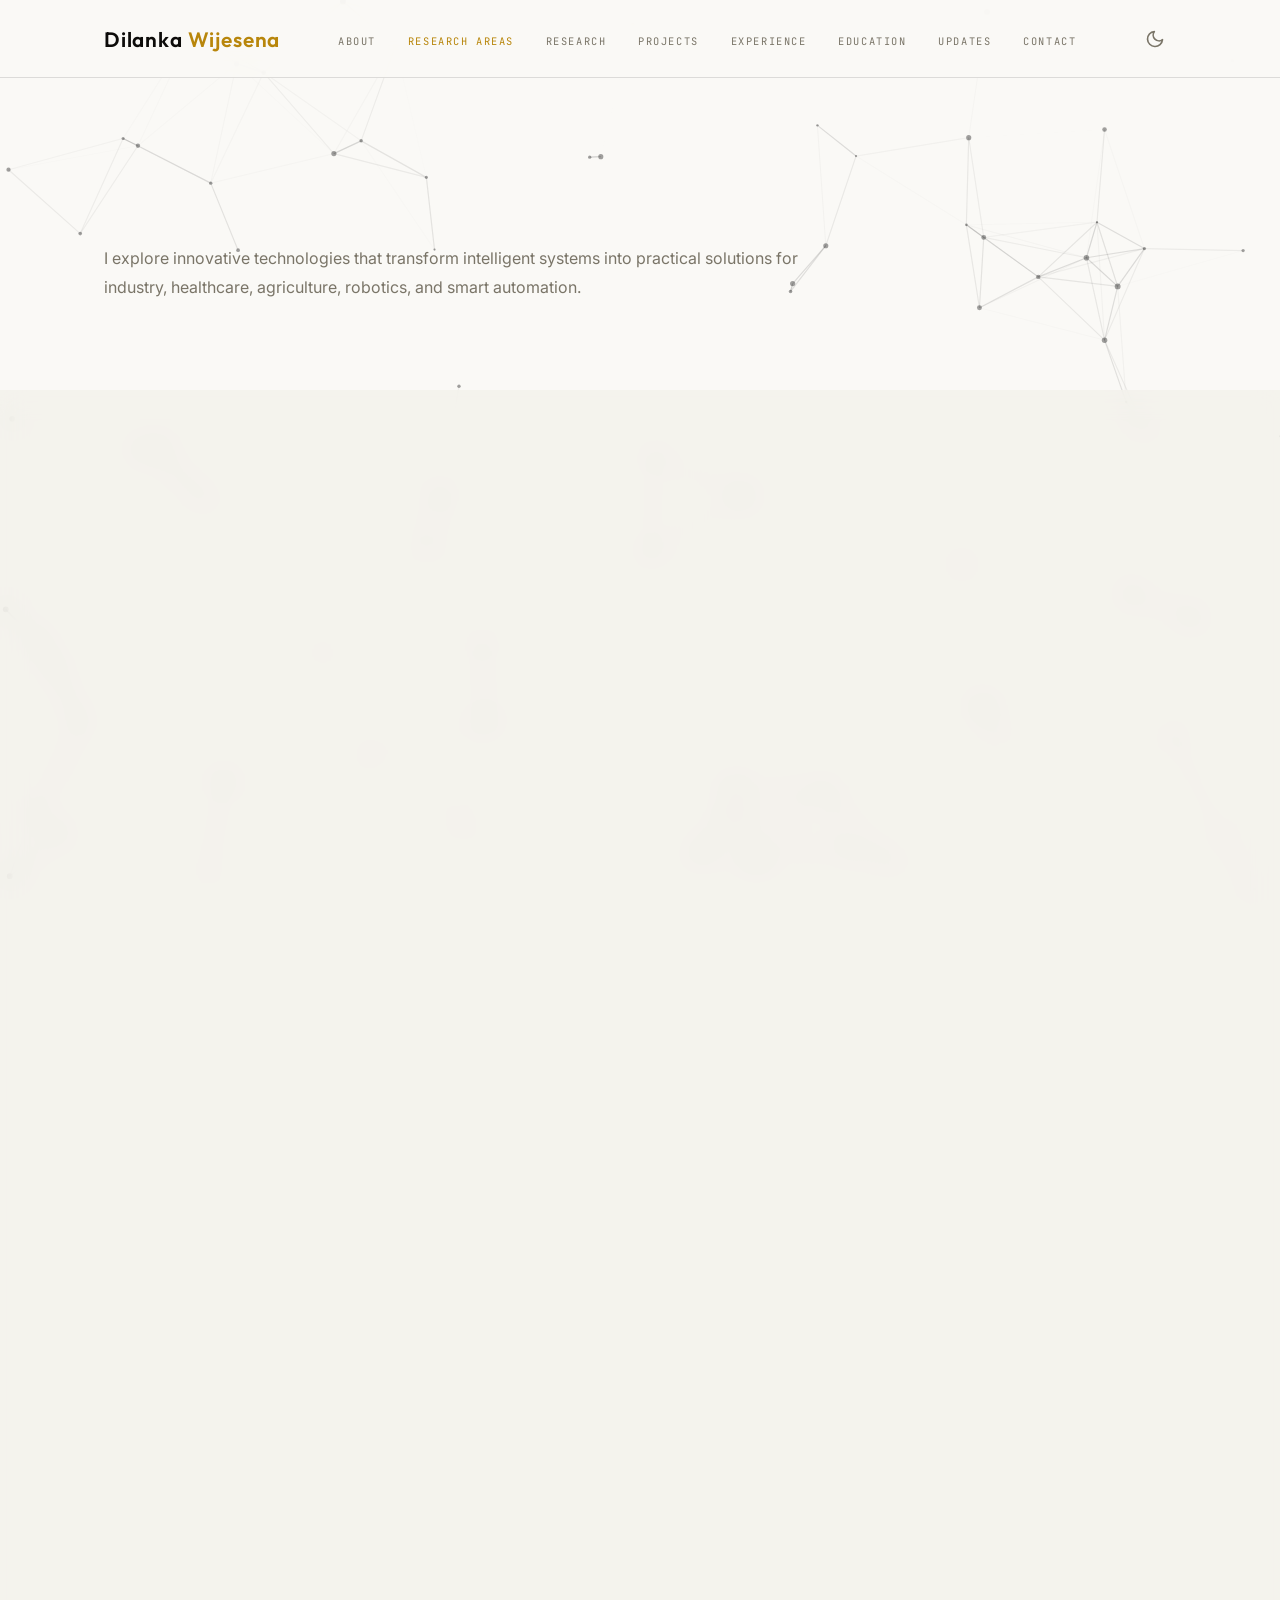
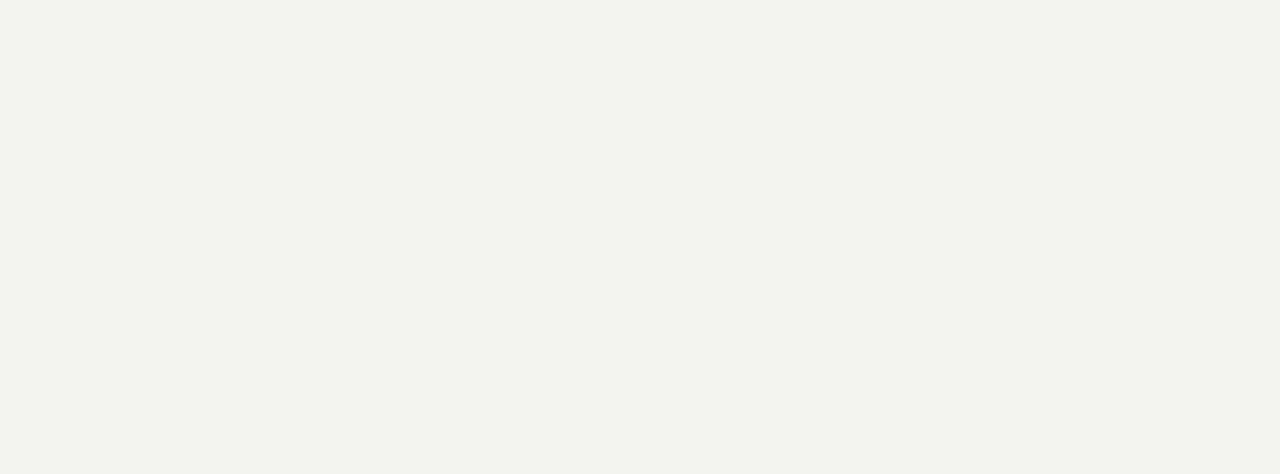
==== commit d18c237c: "Update research areas description and enhance section heading for clarity" ====
--- a/research-areas.html
+++ b/research-areas.html
@@ -48,8 +48,8 @@
     <div class="container">
       <div class="s-label reveal">Research Focus</div>
       <h1 class="s-title reveal">My <em>Research Areas</em></h1>
-      <p class="hero-desc reveal" style="margin-bottom: 0; max-width: 700px;">
-        I am driven by the goal of creating intelligent, safe, and human-centered systems that can sense, learn, and act in real-world environments.
+      <p class="hero-desc reveal" style="margin-bottom: 0; max-width: 760px;">
+        I explore innovative technologies that transform intelligent systems into practical solutions for industry, healthcare, agriculture, robotics, and smart automation.
       </p>
     </div>
   </section>
@@ -91,7 +91,10 @@
       </div>
 
       <div class="research-list-panel reveal">
-        <h3>My Research Areas</h3>
+        <div class="research-list-heading">
+          <h3>My Research Areas</h3>
+          <span>Core themes driving my interdisciplinary research</span>
+        </div>
         <ul>
           <li>Artificial Intelligence (AI)</li>
           <li>Machine Learning (ML)</li>
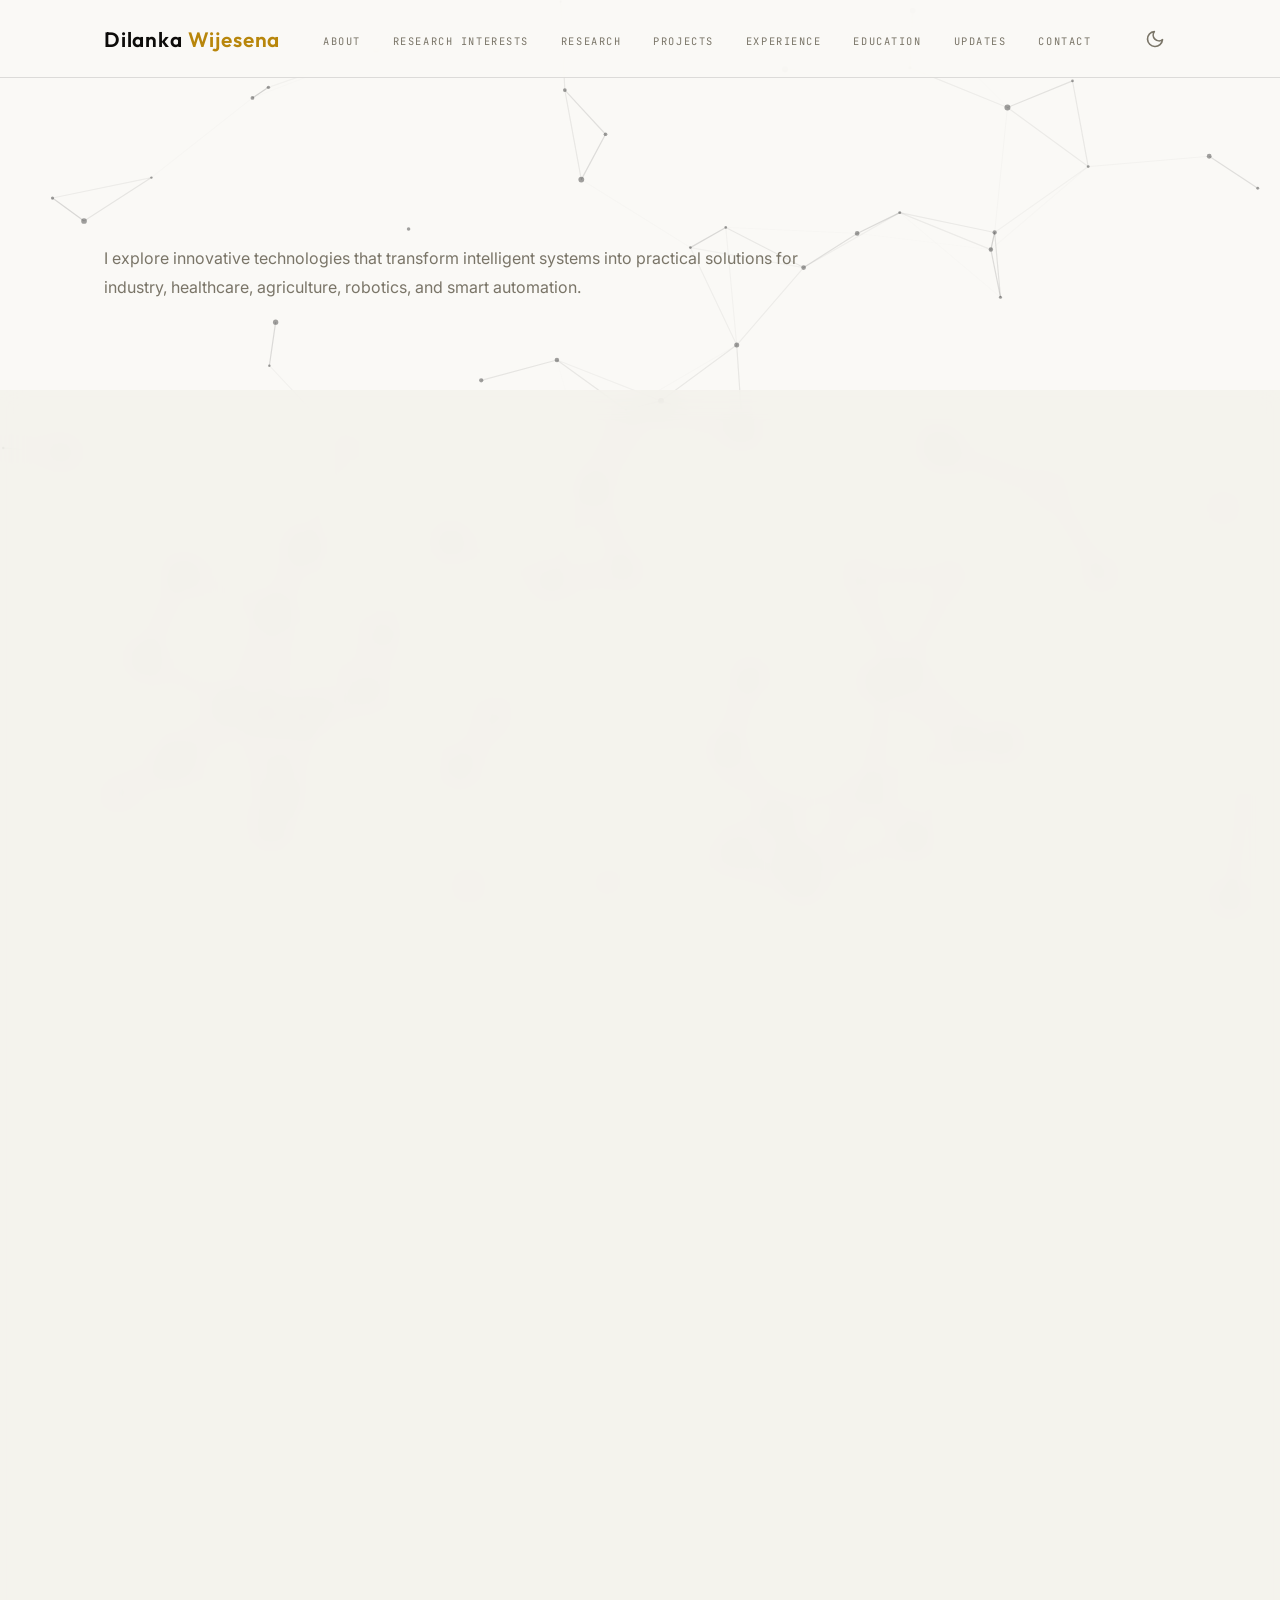
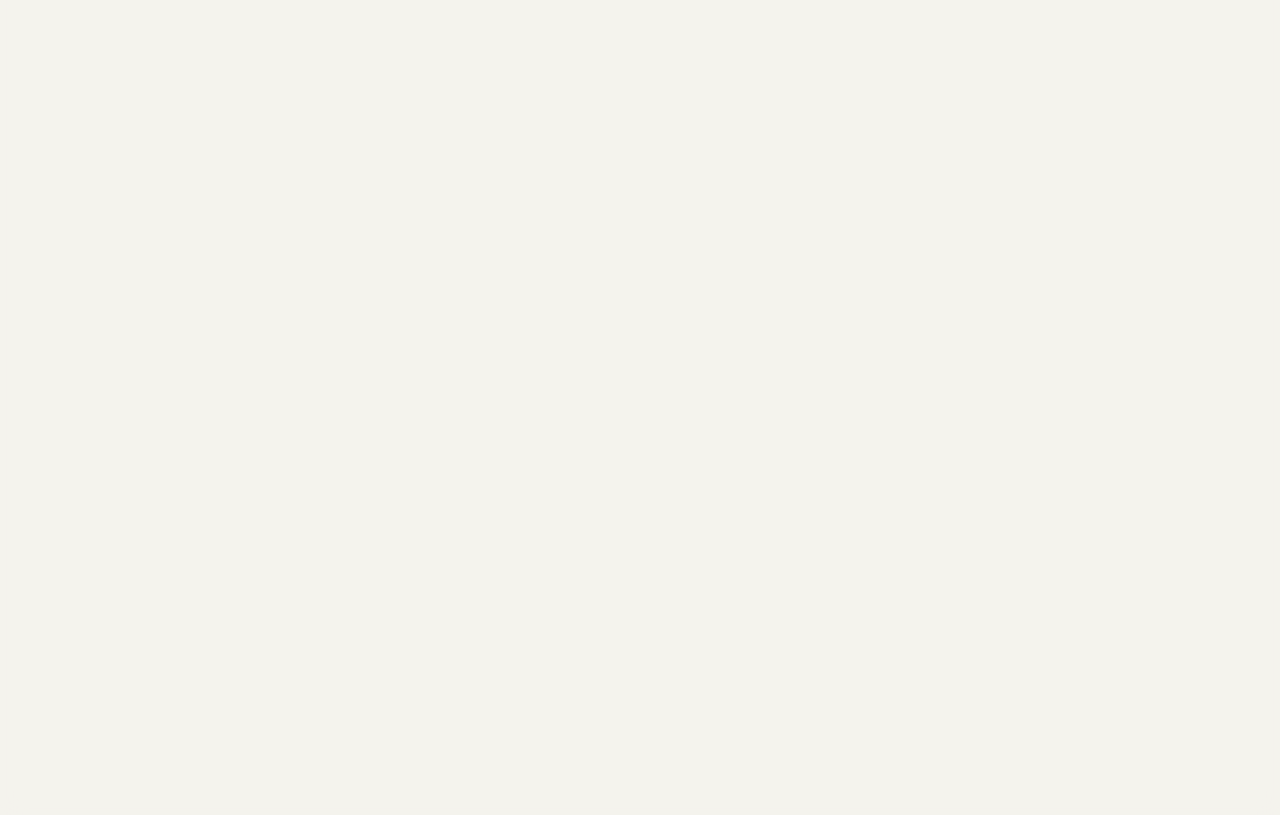
==== commit 670ab9da: "Add research interests section and update navigation links for clarity" ====
--- a/research-areas.html
+++ b/research-areas.html
@@ -17,7 +17,7 @@
       <a href="index.html" class="nav-logo">Dilanka <span>Wijesena</span></a>
       <ul class="nav-links">
         <li><a href="index.html#about">About</a></li>
-        <li><a href="research-areas.html" style="color: var(--gold);">Research Areas</a></li>
+        <li><a href="index.html#research-interests">Research Interests</a></li>
         <li><a href="index.html#publications">Research</a></li>
         <li><a href="index.html#projects">Projects</a></li>
         <li><a href="index.html#experience">Experience</a></li>
@@ -56,6 +56,11 @@
 
   <section>
     <div class="container">
+      <div class="research-callout reveal">
+        <p>I am driven by the goal of creating intelligent, safe, and human-centered systems that can sense, learn, and act in real-world environments.</p>
+        <a href="index.html#projects" class="btn-ink">View Projects</a>
+      </div>
+
       <div class="research-hero reveal">
         <div class="research-hero-copy">
           <p class="research-hero-text">
@@ -70,6 +75,12 @@
         <div class="research-hero-visual">
           <img src="assets/proj5.png" alt="Research concept illustration">
         </div>
+      </div>
+
+      <div class="research-image-strip reveal">
+        <img src="assets/proj3.png" alt="Robotics and autonomous systems">
+        <img src="assets/proj6.png" alt="Smart healthcare technologies">
+        <img src="assets/proj4.png" alt="Embedded systems and hardware design">
       </div>
 
       <div class="research-showcase">
--- a/styles.css
+++ b/styles.css
@@ -465,6 +465,138 @@
 }
 
 /* ─── RESEARCH AREAS ─── */
+.research-spotlight {
+  display: grid;
+  grid-template-columns: 1.05fr 0.95fr;
+  gap: 1.4rem;
+  align-items: center;
+  padding: 1.6rem;
+  margin-bottom: 1.3rem;
+  border-radius: 24px;
+  background: linear-gradient(135deg, rgba(26,58,92,0.09), rgba(184,134,11,0.12));
+  border: 1px solid var(--border);
+  box-shadow: 0 20px 42px rgba(13,12,10,0.08);
+}
+.research-spotlight-main {
+  display: flex;
+  flex-direction: column;
+  gap: 1rem;
+}
+.research-spotlight-badge {
+  display: inline-flex;
+  width: fit-content;
+  padding: 0.45rem 0.8rem;
+  border-radius: 999px;
+  background: var(--paper);
+  border: 1px solid var(--border);
+  color: var(--gold);
+  font-family: 'JetBrains Mono', monospace;
+  font-size: 0.58rem;
+  letter-spacing: 0.14em;
+  text-transform: uppercase;
+}
+.research-spotlight-main h3 {
+  font-family: 'Outfit', serif;
+  font-size: clamp(1.35rem, 2vw, 1.8rem);
+  line-height: 1.2;
+  color: var(--ink);
+}
+.research-spotlight-main p {
+  font-size: 0.98rem;
+  line-height: 1.8;
+  color: var(--muted);
+  max-width: 620px;
+}
+.research-spotlight-actions {
+  display: flex;
+  flex-wrap: wrap;
+  gap: 0.8rem;
+}
+.research-spotlight-visual {
+  border-radius: 20px;
+  overflow: hidden;
+  border: 1px solid var(--border);
+  box-shadow: 0 14px 32px rgba(13,12,10,0.15);
+}
+.research-spotlight-visual img {
+  width: 100%;
+  height: 320px;
+  object-fit: cover;
+  display: block;
+}
+.research-interest-grid {
+  display: grid;
+  grid-template-columns: repeat(2, minmax(0, 1fr));
+  gap: 1rem;
+  margin-bottom: 1.2rem;
+}
+.research-interest-card {
+  overflow: hidden;
+  border-radius: 18px;
+  border: 1px solid var(--border);
+  background: var(--paper);
+  box-shadow: 0 14px 32px rgba(13,12,10,0.08);
+}
+.research-interest-card img {
+  width: 100%;
+  height: 190px;
+  object-fit: cover;
+  display: block;
+}
+.research-interest-card div {
+  padding: 1rem 1.1rem 1.2rem;
+}
+.research-interest-card h3 {
+  font-family: 'Outfit', serif;
+  font-size: 1.05rem;
+  margin-bottom: 0.35rem;
+  color: var(--ink);
+}
+.research-interest-card p {
+  font-size: 0.85rem;
+  line-height: 1.65;
+  color: var(--muted);
+}
+.research-interest-list {
+  padding: 1.2rem 1.3rem;
+  border-radius: 20px;
+  border: 1px solid var(--border);
+  background: linear-gradient(135deg, rgba(250,249,246,0.95), rgba(221,234,245,0.92));
+  box-shadow: 0 16px 34px rgba(13,12,10,0.08);
+}
+.research-interest-list-header {
+  display: flex;
+  justify-content: space-between;
+  align-items: end;
+  gap: 1rem;
+  margin-bottom: 0.95rem;
+}
+.research-interest-list-header h3 {
+  font-family: 'Outfit', serif;
+  font-size: 1.15rem;
+  color: var(--ink);
+}
+.research-interest-list-header span {
+  font-family: 'JetBrains Mono', monospace;
+  font-size: 0.58rem;
+  letter-spacing: 0.12em;
+  text-transform: uppercase;
+  color: var(--gold);
+}
+.research-chip-list {
+  display: flex;
+  flex-wrap: wrap;
+  gap: 0.7rem;
+}
+.research-chip-list span {
+  padding: 0.55rem 0.8rem;
+  border-radius: 999px;
+  background: var(--paper);
+  border: 1px solid var(--border);
+  color: var(--blue-mid);
+  font-size: 0.8rem;
+  font-weight: 600;
+}
 .research-hero {
   display: grid;
   grid-template-columns: 1.1fr 0.9fr;
@@ -520,6 +652,42 @@
   min-height: 260px;
   object-fit: cover;
 }
+.research-callout {
+  display: flex;
+  justify-content: space-between;
+  align-items: center;
+  gap: 1rem;
+  margin-bottom: 1.3rem;
+  padding: 1.2rem 1.4rem;
+  border-radius: 18px;
+  border: 1px solid var(--border);
+  background: linear-gradient(135deg, rgba(184,134,11,0.12), rgba(26,58,92,0.08));
+  box-shadow: 0 12px 28px rgba(13,12,10,0.06);
+}
+.research-callout p {
+  margin: 0;
+  font-size: 1rem;
+  line-height: 1.7;
+  color: var(--ink);
+  max-width: 760px;
+}
+.research-callout .btn-ink {
+  white-space: nowrap;
+}
+.research-image-strip {
+  display: grid;
+  grid-template-columns: repeat(3, minmax(0, 1fr));
+  gap: 1rem;
+  margin: 1.2rem 0 1.4rem;
+}
+.research-image-strip img {
+  width: 100%;
+  height: 220px;
+  object-fit: cover;
+  border-radius: 16px;
+  border: 1px solid var(--border);
+  box-shadow: 0 12px 26px rgba(13,12,10,0.08);
+}
 .research-showcase {
   display: grid;
   grid-template-columns: repeat(2, minmax(0, 1fr));
@@ -563,11 +731,25 @@
   background: linear-gradient(135deg, rgba(26,58,92,0.06), rgba(184,134,11,0.08));
   box-shadow: 0 12px 28px rgba(13,12,10,0.06);
 }
-.research-list-panel h3 {
+.research-list-heading {
+  display: flex;
+  justify-content: space-between;
+  align-items: end;
+  gap: 1rem;
+  margin-bottom: 0.9rem;
+}
+.research-list-heading h3 {
   font-family: 'Outfit', serif;
   font-size: 1.2rem;
-  margin-bottom: 0.9rem;
   color: var(--ink);
+  margin: 0;
+}
+.research-list-heading span {
+  font-family: 'JetBrains Mono', monospace;
+  font-size: 0.58rem;
+  letter-spacing: 0.12em;
+  text-transform: uppercase;
+  color: var(--gold);
 }
 .research-list-panel ul {
   list-style: none;
@@ -656,11 +838,11 @@
   display: flex;
   align-items: center;
   gap: 1.4rem;
-  padding: 1.25rem 1.4rem;
+  padding: 1.35rem 1.5rem;
   border: 1px solid var(--border);
   border-radius: 18px;
-  background: var(--paper);
-  box-shadow: 0 14px 30px rgba(13,12,10,0.08);
+  background: linear-gradient(135deg, rgba(250,249,246,0.95), rgba(221,234,245,0.95));
+  box-shadow: 0 16px 34px rgba(13,12,10,0.1);
 }
 .research-qr-card img {
   width: 220px;
@@ -683,13 +865,21 @@
 }
 
 @media (max-width: 900px) {
+  .research-image-strip,
   .research-showcase,
-  .research-grid {
+  .research-grid,
+  .research-interest-grid {
     grid-template-columns: 1fr;
   }
 
+  .research-spotlight,
   .research-hero {
     grid-template-columns: 1fr;
+  }
+
+  .research-interest-list-header {
+    flex-direction: column;
+    align-items: flex-start;
   }
 
   .research-qr-card {
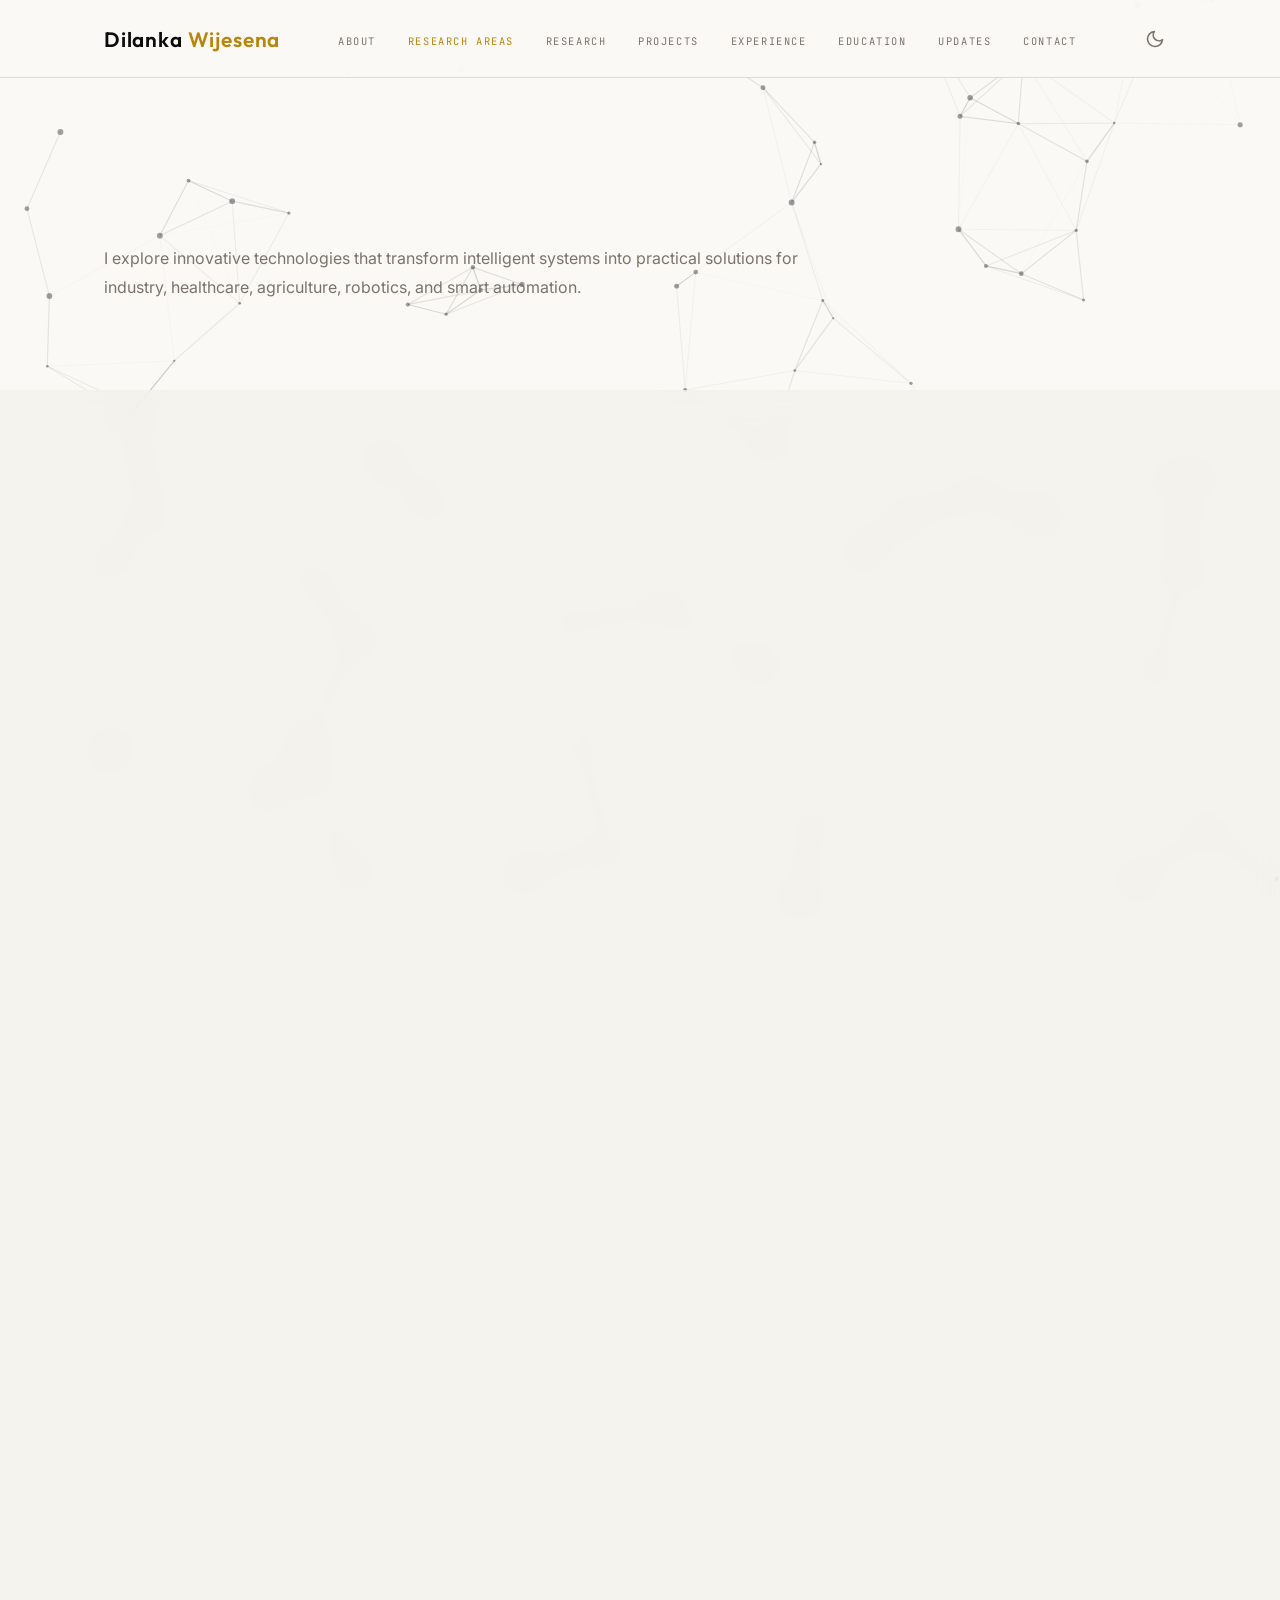
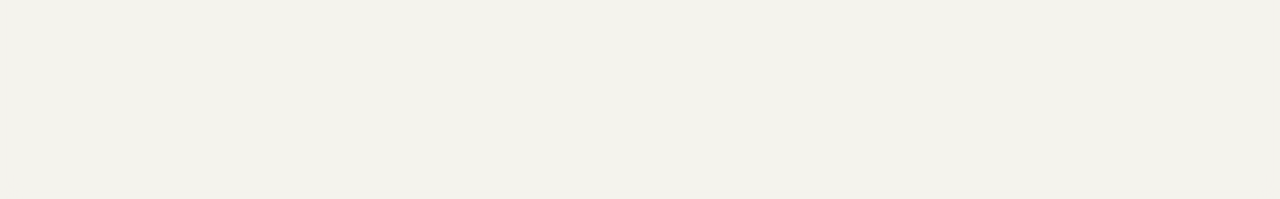
==== commit 1a12e028: "Update navigation links to point to the new Research Areas page and remove the Research Interests se" ====
--- a/research-areas.html
+++ b/research-areas.html
@@ -17,7 +17,7 @@
       <a href="index.html" class="nav-logo">Dilanka <span>Wijesena</span></a>
       <ul class="nav-links">
         <li><a href="index.html#about">About</a></li>
-        <li><a href="index.html#research-interests">Research Interests</a></li>
+        <li><a href="research-areas.html" style="color: var(--gold);">Research Areas</a></li>
         <li><a href="index.html#publications">Research</a></li>
         <li><a href="index.html#projects">Projects</a></li>
         <li><a href="index.html#experience">Experience</a></li>
@@ -56,177 +56,69 @@
 
   <section>
     <div class="container">
-      <div class="research-callout reveal">
-        <p>I am driven by the goal of creating intelligent, safe, and human-centered systems that can sense, learn, and act in real-world environments.</p>
-        <a href="index.html#projects" class="btn-ink">View Projects</a>
-      </div>
-
-      <div class="research-hero reveal">
-        <div class="research-hero-copy">
-          <p class="research-hero-text">
-            My work focuses on developing intelligent systems that bridge theory and practice through AI, automation, robotics, embedded intelligence, and connected technologies.
-          </p>
-          <div class="research-hero-badges">
-            <span>AI Systems</span>
-            <span>Autonomous Technologies</span>
-            <span>Smart Engineering</span>
-          </div>
+      <div class="research-spotlight reveal">
+        <div class="research-spotlight-main">
+          <div class="research-spotlight-badge">AI • Robotics • Smart Systems</div>
+          <h3>From intelligent algorithms to real-world engineering systems</h3>
+          <p>I work at the intersection of AI, robotics, embedded intelligence, and connected technologies to build practical systems for healthcare, automation, agriculture, and industry.</p>
         </div>
-        <div class="research-hero-visual">
-          <img src="assets/proj5.png" alt="Research concept illustration">
+        <div class="research-spotlight-visual">
+          <img src="assets/proj5.png" alt="Research vision illustration">
         </div>
       </div>
 
-      <div class="research-image-strip reveal">
-        <img src="assets/proj3.png" alt="Robotics and autonomous systems">
-        <img src="assets/proj6.png" alt="Smart healthcare technologies">
-        <img src="assets/proj4.png" alt="Embedded systems and hardware design">
-      </div>
-
-      <div class="research-showcase">
-        <article class="research-showcase-card reveal">
+      <div class="research-interest-grid">
+        <article class="research-interest-card reveal">
           <img src="assets/proj3.png" alt="Robotics and autonomous systems">
           <div>
-            <h3>Autonomous Intelligence</h3>
-            <p>Exploring intelligent machines that can perceive, decide, and act with minimal human intervention in real-world environments.</p>
+            <h3>Artificial Intelligence</h3>
+            <p>Creating adaptive systems that can perceive, reason, and support real-world decisions.</p>
           </div>
         </article>
 
-        <article class="research-showcase-card reveal reveal-delay-1">
+        <article class="research-interest-card reveal reveal-delay-1">
           <img src="assets/proj6.png" alt="Smart healthcare and IoT systems">
           <div>
-            <h3>Connected Smart Systems</h3>
-            <p>Designing IoT-driven platforms for healthcare, agriculture, and industrial efficiency with real-time sensing.</p>
+            <h3>Machine Learning</h3>
+            <p>Applying predictive models for analytics, automation, and intelligent control.</p>
+          </div>
+        </article>
+
+        <article class="research-interest-card reveal reveal-delay-2">
+          <img src="assets/proj4.png" alt="Embedded systems hardware design">
+          <div>
+            <h3>Robotics &amp; Embedded Systems</h3>
+            <p>Designing autonomous platforms and efficient embedded solutions for smart environments.</p>
+          </div>
+        </article>
+
+        <article class="research-interest-card reveal">
+          <img src="assets/proj7.png" alt="IoT and connected systems">
+          <div>
+            <h3>IoT &amp; Smart Automation</h3>
+            <p>Connecting sensing, control, and data intelligence for industry, healthcare, and agriculture.</p>
           </div>
         </article>
       </div>
 
-      <div class="research-list-panel reveal">
-        <div class="research-list-heading">
-          <h3>My Research Areas</h3>
-          <span>Core themes driving my interdisciplinary research</span>
+      <div class="research-interest-list reveal">
+        <div class="research-interest-list-header">
+          <h3>Core themes driving my research</h3>
+          <span>AI • ML • Robotics • IoT • Mechatronics • Automation</span>
         </div>
-        <ul>
-          <li>Artificial Intelligence (AI)</li>
-          <li>Machine Learning (ML)</li>
-          <li>Robotics &amp; Autonomous Systems</li>
-          <li>Embedded Systems</li>
-          <li>Internet of Things (IoT)</li>
-          <li>Mechatronics</li>
-          <li>Industrial Automation</li>
-          <li>Smart Agriculture</li>
-          <li>Computer Vision</li>
-          <li>Edge AI &amp; TinyML</li>
-          <li>Smart Healthcare Technologies</li>
-          <li>Intelligent Control Systems</li>
-        </ul>
-      </div>
-
-      <div class="research-grid">
-        <article class="research-card reveal" style="--card-image: url('assets/proj1.png'); --accent: rgba(26,58,92,0.9);">
-          <div class="research-card-content">
-            <span class="research-icon">🤖</span>
-            <h3>Artificial Intelligence (AI)</h3>
-            <p>Designing intelligent systems that reason, adapt, and support real-world decision-making.</p>
-          </div>
-        </article>
-
-        <article class="research-card reveal reveal-delay-1" style="--card-image: url('assets/proj2.png'); --accent: rgba(184,134,11,0.9);">
-          <div class="research-card-content">
-            <span class="research-icon">📈</span>
-            <h3>Machine Learning (ML)</h3>
-            <p>Applying predictive and adaptive models for analytics, automation, and intelligent control.</p>
-          </div>
-        </article>
-
-        <article class="research-card reveal reveal-delay-2" style="--card-image: url('assets/proj3.png'); --accent: rgba(48,96,81,0.9);">
-          <div class="research-card-content">
-            <span class="research-icon">🦾</span>
-            <h3>Robotics &amp; Autonomous Systems</h3>
-            <p>Building autonomous platforms for sensing, navigation, and intelligent interaction.</p>
-          </div>
-        </article>
-
-        <article class="research-card reveal" style="--card-image: url('assets/proj4.png'); --accent: rgba(102,36,131,0.9);">
-          <div class="research-card-content">
-            <span class="research-icon">⚙️</span>
-            <h3>Embedded Systems</h3>
-            <p>Developing efficient hardware-software solutions for embedded intelligence and control.</p>
-          </div>
-        </article>
-
-        <article class="research-card reveal reveal-delay-1" style="--card-image: url('assets/proj6.png'); --accent: rgba(17,95,112,0.9);">
-          <div class="research-card-content">
-            <span class="research-icon">🌐</span>
-            <h3>Internet of Things (IoT)</h3>
-            <p>Connecting devices and sensors to enable smart monitoring and analytics across applications.</p>
-          </div>
-        </article>
-
-        <article class="research-card reveal reveal-delay-2" style="--card-image: url('assets/proj7.png'); --accent: rgba(135,44,44,0.9);">
-          <div class="research-card-content">
-            <span class="research-icon">🔧</span>
-            <h3>Mechatronics</h3>
-            <p>Integrating mechanics, electronics, and intelligent control for advanced systems.</p>
-          </div>
-        </article>
-
-        <article class="research-card reveal" style="--card-image: url('assets/proj1.png'); --accent: rgba(47,79,79,0.9);">
-          <div class="research-card-content">
-            <span class="research-icon">🏭</span>
-            <h3>Industrial Automation</h3>
-            <p>Improving efficiency, precision, and reliability through smart industrial systems.</p>
-          </div>
-        </article>
-
-        <article class="research-card reveal reveal-delay-1" style="--card-image: url('assets/proj2.png'); --accent: rgba(126,95,17,0.9);">
-          <div class="research-card-content">
-            <span class="research-icon">🌾</span>
-            <h3>Smart Agriculture</h3>
-            <p>Leveraging sensing and automation to support precision farming and resource efficiency.</p>
-          </div>
-        </article>
-
-        <article class="research-card reveal reveal-delay-2" style="--card-image: url('assets/proj3.png'); --accent: rgba(23,98,94,0.9);">
-          <div class="research-card-content">
-            <span class="research-icon">👁️</span>
-            <h3>Computer Vision</h3>
-            <p>Developing visual perception systems for scene understanding, tracking, and analysis.</p>
-          </div>
-        </article>
-
-        <article class="research-card reveal" style="--card-image: url('assets/proj4.png'); --accent: rgba(124,65,20,0.9);">
-          <div class="research-card-content">
-            <span class="research-icon">📱</span>
-            <h3>Edge AI &amp; TinyML</h3>
-            <p>Deploying efficient AI models on low-power devices for edge intelligence.</p>
-          </div>
-        </article>
-
-        <article class="research-card reveal reveal-delay-1" style="--card-image: url('assets/proj6.png'); --accent: rgba(42,84,156,0.9);">
-          <div class="research-card-content">
-            <span class="research-icon">🩺</span>
-            <h3>Smart Healthcare Technologies</h3>
-            <p>Creating connected solutions for monitoring, diagnostics, and patient-centered care.</p>
-          </div>
-        </article>
-
-        <article class="research-card reveal reveal-delay-2" style="--card-image: url('assets/proj7.png'); --accent: rgba(16,109,63,0.9);">
-          <div class="research-card-content">
-            <span class="research-icon">🎛️</span>
-            <h3>Intelligent Control Systems</h3>
-            <p>Designing adaptive control strategies that improve stability, safety, and performance.</p>
-          </div>
-        </article>
-      </div>
-
-      <div class="research-qr reveal">
-        <div class="research-qr-card">
-          <img src="assets/qr.png" alt="QR code to scan and connect with Dilanka Wijesena">
-          <div>
-            <h3>Scan to connect</h3>
-            <p>Scan this QR code to quickly explore my research, projects, and updates.</p>
-          </div>
+        <div class="research-chip-list">
+          <span>Artificial Intelligence (AI)</span>
+          <span>Machine Learning (ML)</span>
+          <span>Robotics &amp; Autonomous Systems</span>
+          <span>Embedded Systems</span>
+          <span>Internet of Things (IoT)</span>
+          <span>Mechatronics</span>
+          <span>Industrial Automation</span>
+          <span>Smart Agriculture</span>
+          <span>Computer Vision</span>
+          <span>Edge AI &amp; TinyML</span>
+          <span>Smart Healthcare Technologies</span>
+          <span>Intelligent Control Systems</span>
         </div>
       </div>
     </div>
